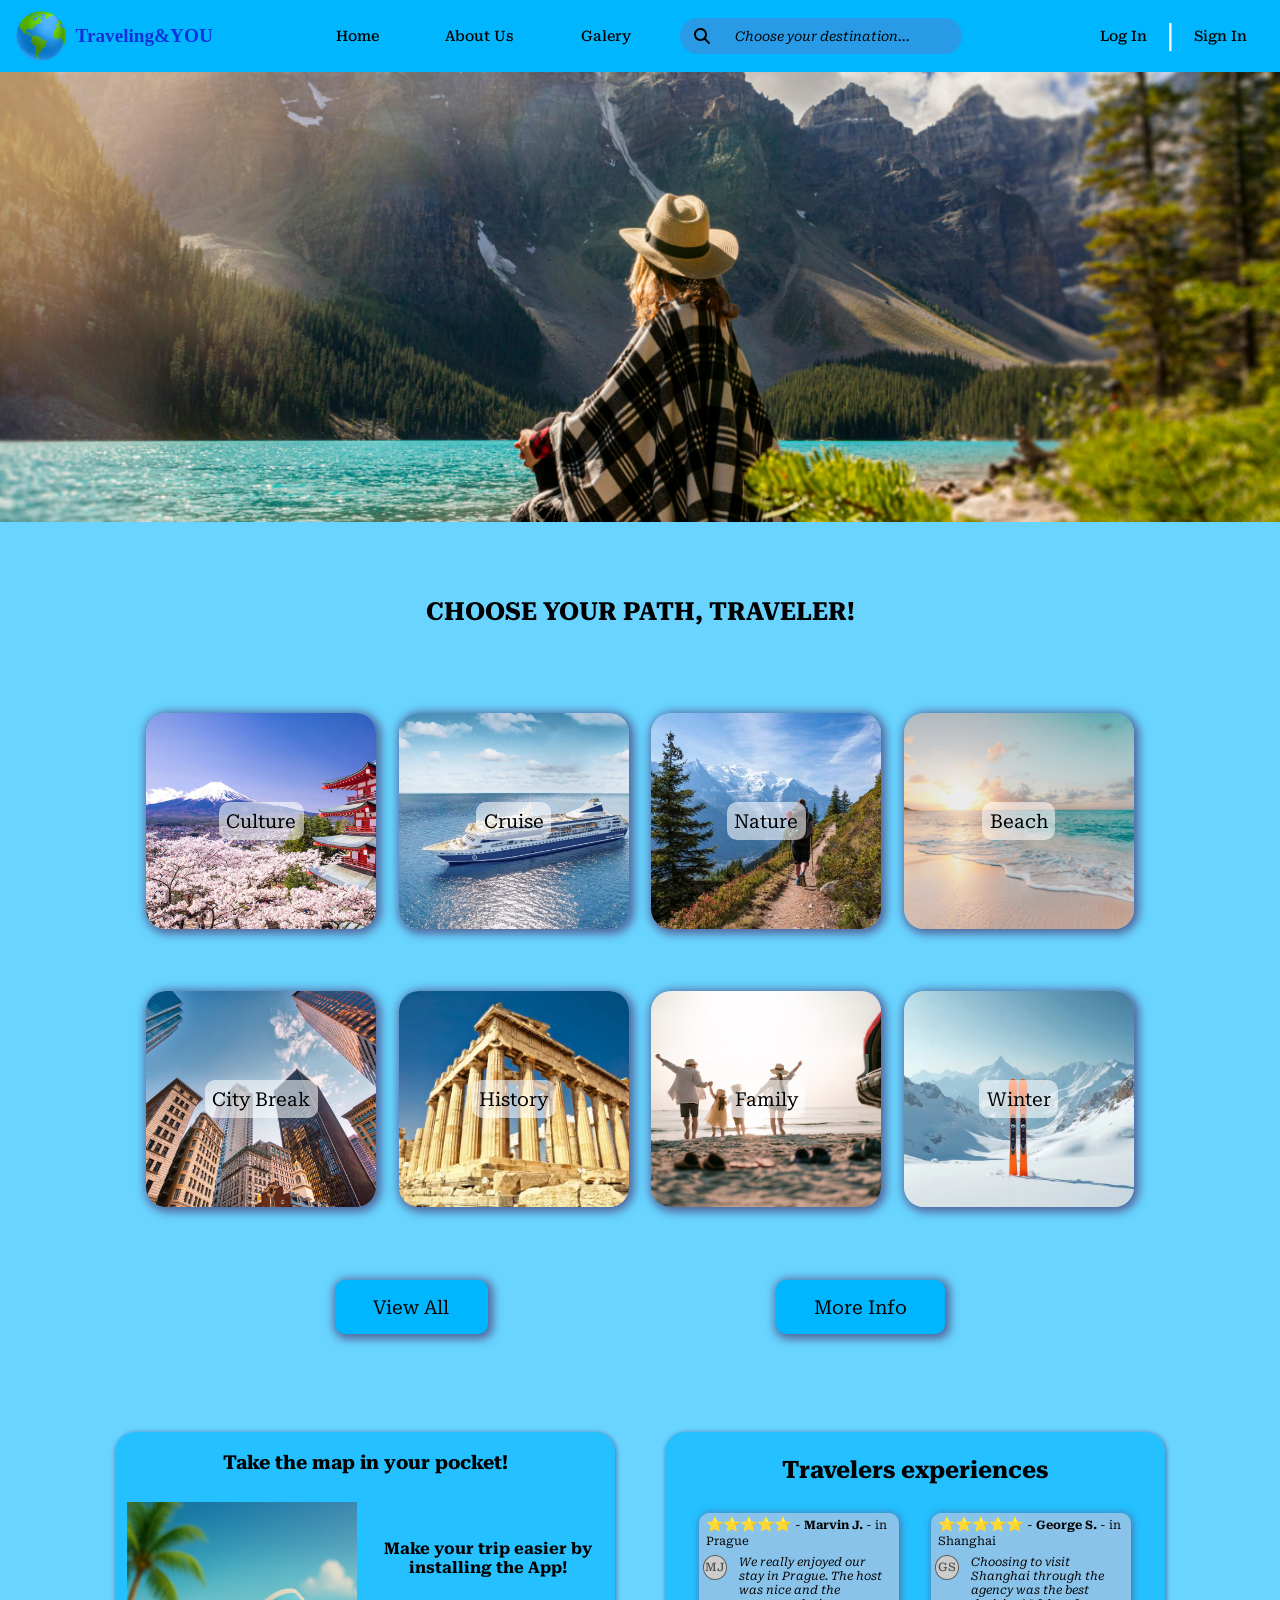
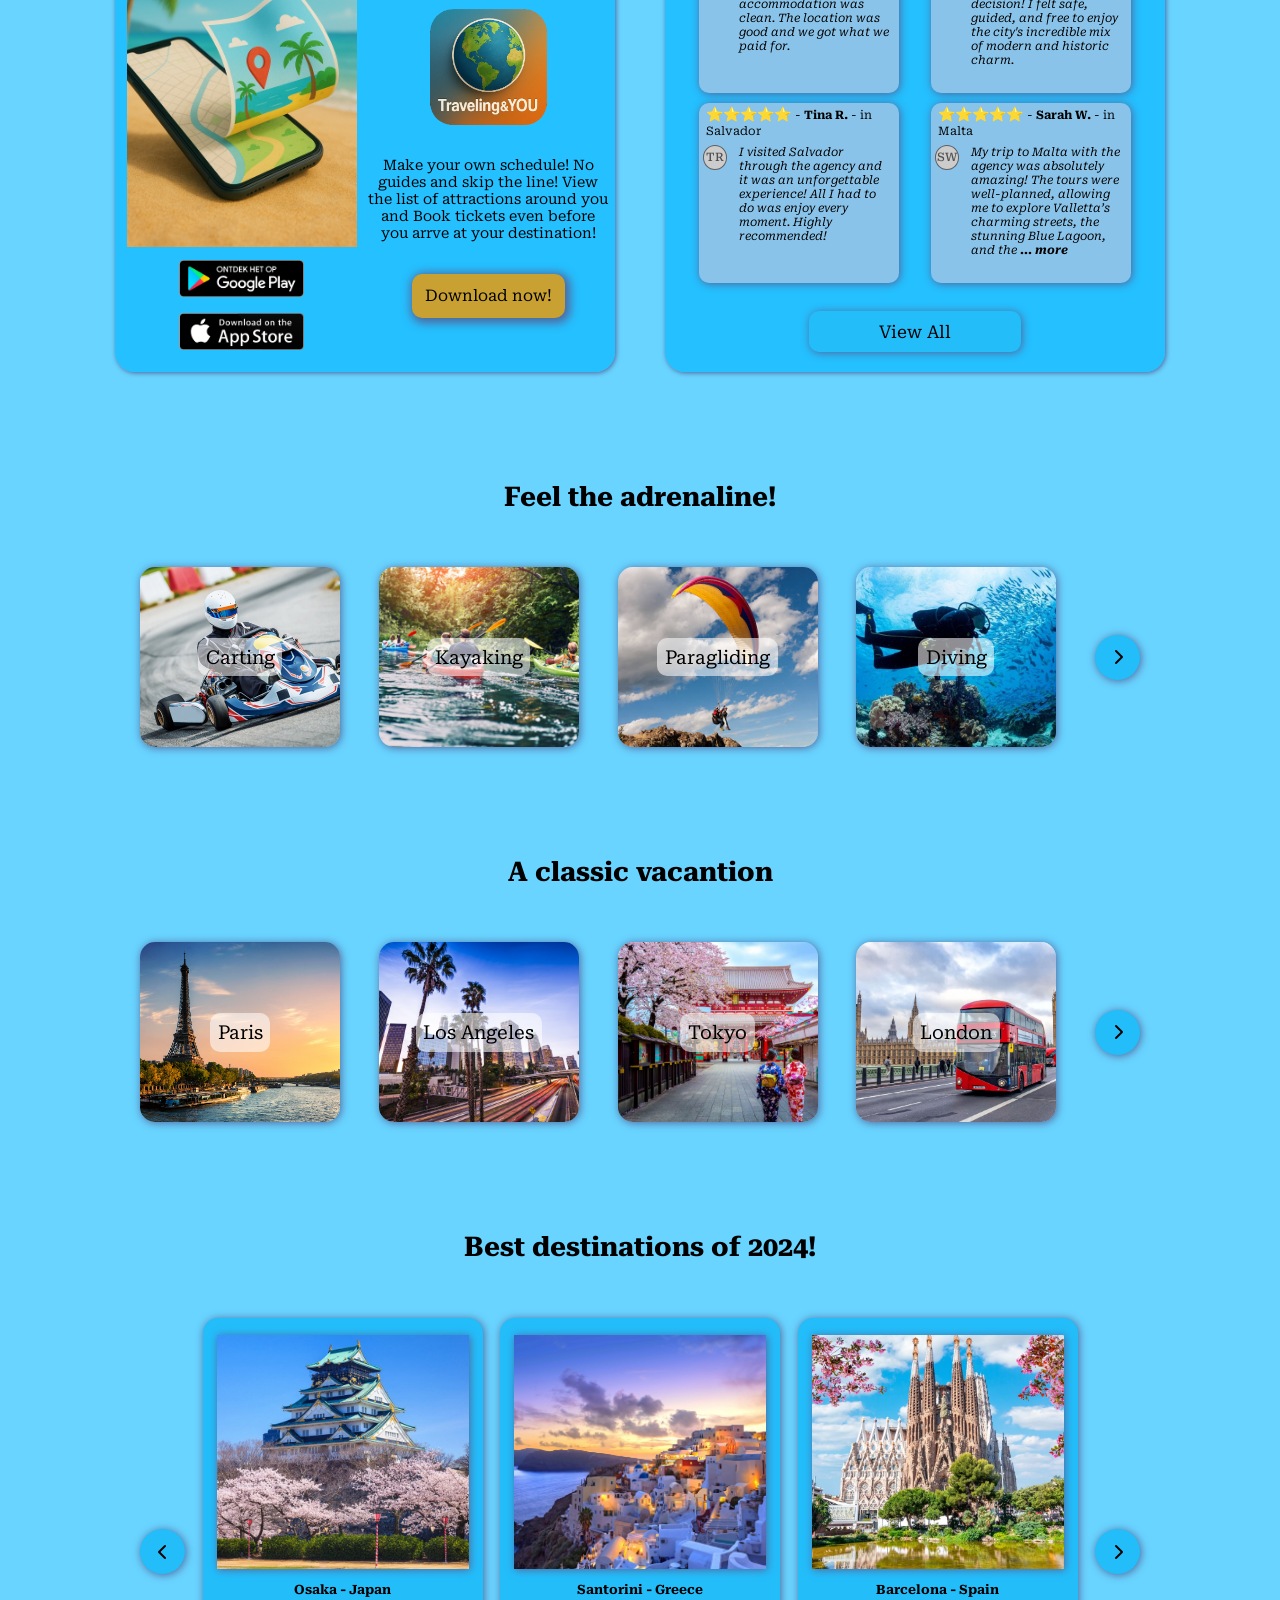
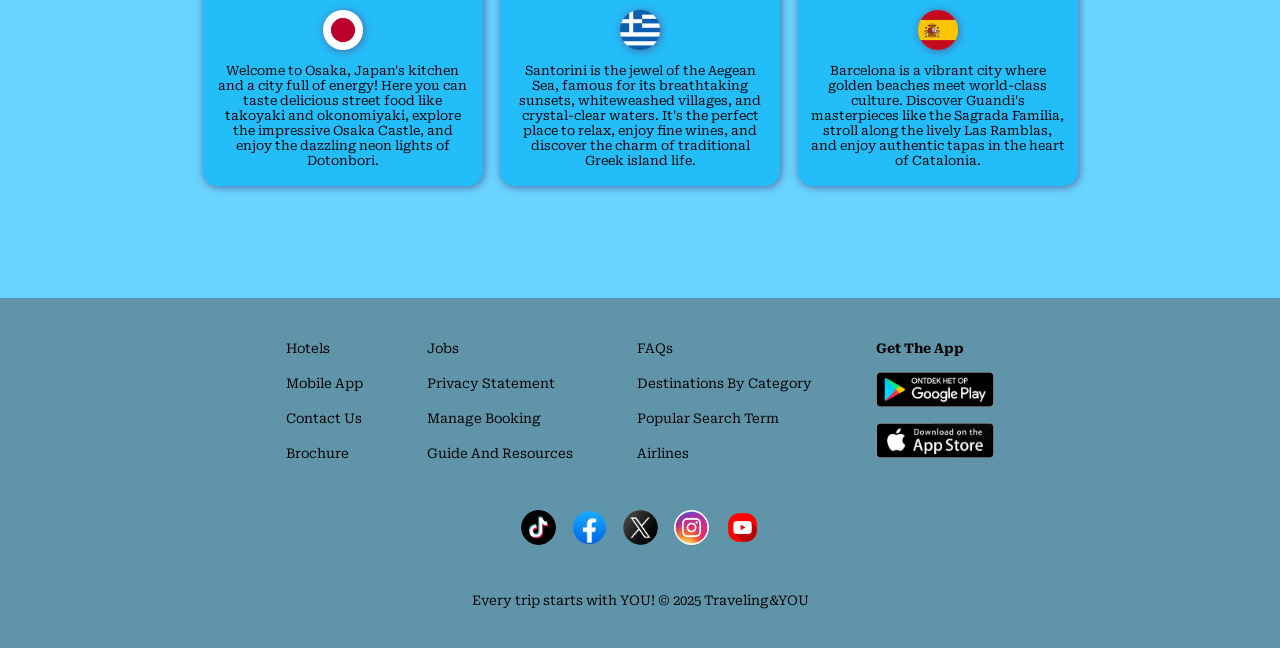
==== index.html @ 1e9917b8 "Add files via upload" ====
<!DOCTYPE html>
<html>
<head>

    <meta charset="UTF-8" />
    <meta name="viewport" content="width=device-width, initial-scale=1.0" />
    <title>Traveling&YOU</title>
    <link rel="stylesheet" href="https://cdnjs.cloudflare.com/ajax/libs/font-awesome/6.5.0/css/all.min.css" />
    <link rel="preconnect" href="https://fonts.googleapis.com">
    <link rel="preconnect" href="https://fonts.gstatic.com" crossorigin>
    <link href="https://fonts.googleapis.com/css2?family=Edu+VIC+WA+NT+Hand:wght@400..700&family=Roboto+Serif:ital,opsz,wght@0,8..144,100..900;1,8..144,100..900&family=Roboto:ital,wght@0,100..900;1,100..900&display=swap" rel="stylesheet">
    <link rel="stylesheet" href="Traveling&YOU.css" />
    <link rel="icon" href="media-test/icon-test.png">
  
</head>

<body>
    
    <header>

        <div class="nav" id="logo">
            <img src="media/page-logo.png"> 
            <span>Traveling&YOU</span>
        </div>

        <div class="nav" id="searchBar">
            <button class="hidden1">Home</button>
            <button id="about" class="hidden1">About Us</button>
            <button class="hidden1">Galery</button>

            <div id="search">
                <i class="fa-solid fa-magnifying-glass"></i>
                <input type="text" placeholder="Choose your destination...">
            </div>
        </div>

        <div class="nav" id="autentification">
            <button>Log In</button>
            <p>|</p>
            <button> Sign In</button>
            <i class="fa-solid fa-bars" id="moreBars"></i>
        </div>


    </header>

    <div id="pagePhoto">
        <img src="media/front-pic.jpg">
    </div>


    <h1 id="firstText">CHOOSE YOUR PATH, TRAVELER!</h1>
    

    <div class="destinations">

        <div class="culture vacantion"><button>Culture</button></div>
        <div class="cruise vacantion"><button>Cruise</button></div>
        <div class="nature vacantion one one1 four"><button> Nature</button></div>
        <div class="beach vacantion one one1 four"><button>Beach</button></div>
        <div class="cityBreak vacantion one one1 four"><button>City Break</button></div>
        <div class="history vacantion one one1 four"><button>History</button></div>
        <div class="family vacantion three four"><button>Family</button></div>
        <div class="winter vacantion"><button>Winter</button></div>

    </div>

    <div class="more">
        <button class="viewAll btn">View All</button>
        <button class="moreInfo btn">More Info</button>
    </div>

    <div class="appNreviews">

        <div class="app section">

            <div id="appTitle"><h2>Take the map in your pocket!</h2></div>

            <div id="appBoxes">
                <div id="appPic">
                    <img src="media/app-img.png">
                    <div id="store">
                        <img src="media/google-play.png">
                        <img src="media/apple-store.png">
                    </div>
                </div>

                <div id="appText">
                    <h3>Make your trip easier by installing the App!</h3>
                    <img src="media/app-pic.png">
                    <P>Make your own schedule! No guides and skip the line! View the list of attractions around you and Book tickets even before you arrve at your destination!</P>
                    <button>Download now!</button>
                </div>

            </div>

        </div>

        <div class="reviews section">
            <div id="title"><h2>Travelers experiences</h2></div>

            <div id="comments">

                <div class="box">
                    <div class="rating">⭐⭐⭐⭐⭐ <small>- <b>Marvin J.</b> - in Prague</small></div>
                    <div class="user">
                        <div class="user-pic">MJ</div>
                        <small>We really enjoyed our stay in Prague. The host was nice and the accommodation was clean. The location was good and we got what we paid for.</small>
                    </div>
                </div>

                <div class="box">
                    <div class="rating">⭐⭐⭐⭐⭐ <small>- <b>George S.</b> - in Shanghai</small></div>
                    <div class="user">
                        <div class="user-pic">GS</div>
                        <small>Choosing to visit Shanghai through the agency was the best decision! I felt safe, guided, and free to enjoy the city's incredible mix of modern and historic charm.</small>
                    </div>
                </div>

                <div class="box">
                    <div class="rating">⭐⭐⭐⭐⭐ <small>- <b>Tina R.</b> - in Salvador</small></div>
                    <div class="user">
                        <div class="user-pic">TR</div>
                        <small>I visited Salvador through the agency and it was an unforgettable experience! All I had to do was enjoy every moment. Highly recommended!</small>
                    </div>
                </div>

                <div class="box">
                    <div class="rating">⭐⭐⭐⭐⭐ <small>- <b>Sarah W.</b> - in Malta</small></div>
                    <div class="user">
                        <div class="user-pic">SW</div>
                        <small>My trip to Malta with the agency was absolutely amazing! The tours were well-planned, allowing me to explore Valletta’s charming streets, the stunning Blue Lagoon, and the <b>... more</b></small>
                    </div>
                </div>

                <div class="box hidden">
                    <div class="rating">⭐⭐⭐⭐⭐ <small>- <b>Sam B.</b> - in Tenerife</small></div>
                    <div class="user">
                        <div class="user-pic">SB</div>
                        <small>My trip to Tenerife was an amazing experience! Between the stunning volcanic landscapes, golden beaches, and lively atmosphere, the island truly has it all. The agency made <b>... more</b></small>
                    </div>
                </div>

                <div class="box hidden">
                    <div class="rating">⭐⭐⭐⭐⭐ <small>- <b>Irene H.</b> - in Jakarta</small></div>
                    <div class="user">
                        <div class="user-pic">IH</div>
                        <small>Visiting Jakarta was eye-opening! The city is full of contrasts – from modern skyscrapers to traditional markets and temples. I really enjoyed!</small>
                    </div>
                </div>

            </div>

            <button id="viewallbtn">View All</button>
        </div>

    </div>


    <h1 id="adrenaline">Feel the adrenaline!</h1>

    <div id="activities">
        <div class="activity carting three"><button>Carting</button></div>
        <div class="activity kayaking two"><button>Kayaking</button></div>
        <div class="activity paragliding two"><button>Paragliding</button></div>
        <div class="activity diving one hidden1"><button>Diving</button></div>
        <div class="swipe swipeRight"><i class="fa-solid fa-chevron-right"></i></div>
    </div>


    <h1 id="vacantion">A classic vacantion</h1>

    <div id="cityes">
        <div class="classic paris two"><button>Paris</button></div>
        <div class="classic la two"><button>Los Angeles</button></div>
        <div class="classic tokyo two"><button>Tokyo</button></div>
        <div class="classic london hidden1"><button>London</button></div>
        <div class="swipe swipeRight"><i class="fa-solid fa-chevron-right"></i></div>
    </div>


    <h1 id="destination">Best destinations of 2024!</h1>

    <div class="best2024">
        <div class="swipe"><i class="fa-solid fa-chevron-left"></i></div>

        <div class="best osaka">
            <div class="bestpic bestpicosaka"></div>
            <h4>Osaka - Japan</h4>
            <div class="country"><img src="media/japan-flag.png"></div>
            <p>Welcome to Osaka, Japan's kitchen and a city full of energy! Here you can taste delicious street food like takoyaki and okonomiyaki, explore the impressive Osaka Castle, and enjoy the dazzling neon lights of Dotonbori.</p>
        </div>

        <div class=" best santorini">
            <div class="bestpic bestpicsantorini"></div>
            <h4>Santorini - Greece</h4>
            <div class="country"><img src="media/greece-flag.png"></div>
            <p>Santorini is the jewel of the Aegean Sea, famous for its breathtaking sunsets, whiteweashed villages, and crystal-clear waters. It's the perfect place to relax, enjoy fine wines, and discover the charm of traditional Greek island life.</p>
        </div>

        <div class="best barcelona hidden1">
            <div class="bestpic bestpicbarcelona"></div>
            <h4>Barcelona - Spain</h4>
            <div class="country"><img src="media/spain-flag.png"></div>
            <p>Barcelona is a vibrant city where golden beaches meet world-class culture. Discover Guandi's masterpieces like the Sagrada Familia, stroll along the lively Las Ramblas, and enjoy authentic tapas in the heart of Catalonia.</p>
        </div>

        <div class="swipe"><i class="fa-solid fa-chevron-right"></i></div>

    </div>



    
<footer>

    <div id="links">
        <div class="link">
            <a href="#"><small>Hotels</small></a>
            <a href="#"><small>Mobile App</small></a>
            <a href="#"><small>Contact Us</small></a>
            <a href="#"><small>Brochure</small></a>
        </div>

        <div class="link">
           <a href="#"><small>Jobs</small></a>
           <a href="#"><small>Privacy Statement</small></a>
           <a href="#"><small>Manage Booking</small></a>
           <a href="#"><small>Guide And Resources</small></a>
        </div>

        <div class="link">
            <a href="#"><small>FAQs</small></a>
            <a href="#"><small>Destinations By Category</small></a>
            <a href="#"><small>Popular Search Term</small></a>
            <a href="#"><small>Airlines</small></a>
        </div>

        <div class="link">
            <small><b>Get The App</b></small>
            <img src="media/google-play.png" class="getapp">
            <img src="media/apple-store.png" class="getapp">
        </div>
    </div>

    <div id="socials">
        <div class="icon tiktok"></div>
        <div class="icon facebook"></div>
        <div class="icon x"></div>
        <div class="icon instagram"></div>
        <div class="icon youtube"></div>
    </div>

    <small id="copyright">Every trip starts with YOU! &copy; 2025 Traveling&YOU<small>

</footer>




</body>

</html>
---- Traveling&YOU.css ----
*{
    margin: 0;
    pad: 0;
    box-sizing: border-box;
    font-family: "Roboto Serif", cursive;
}


body{
    background-color: rgba(0, 183, 255, 0.589);
    display: flex;
    flex-direction: column;
    align-items: center;
}


header{
    width: 100%;
    height: 8vh;
    background-color: rgb(0, 183, 255);
    display: flex;
    flex-direction: row;
    justify-content: space-evenly;
}


.nav{
    height: auto;
}

#moreBars{
    display: none;
    cursor: pointer;
    margin-left: 0.3em;
    padding: 0.7em;
    border-radius: 10px;
}
#logo{
    align-items: center;
    display: flex;
    width: 20%;
}
#logo span{
    font-family: "Edu VIC WA NT Hand", cursive;
    font-weight: bold;
    font-size: 1.2rem;
    padding-left: 0.5em;
    color: rgb(13, 50, 218);
    cursor: pointer;
}
#logo img{
    width: 50px;
    height: auto;
    cursor: pointer;
}

#searchBar{
    display: flex;
    flex-direction: row;
    justify-content: center;
    align-items: center;
    gap: 2em;
    width: 55%;

}
#search{
    width: 40%;
    position: relative;
}
#search input{
    width: 100%;
    height: 4vh;
    border: none;
    border-radius: 25px;
    background-color: rgb(40, 154, 230);
}
#search i{
    position: absolute;
    left: calc(50% - 45%);
    top: 50%;
    cursor: pointer;
    transform: translateY(-50%);
}
#searchBar input::placeholder{
    padding-left: 4em;
    font-style: italic;
    color: black;
}

#searchBar button, #autentification button{
    font-size: 1rem;
    padding: 1.2em;
    background-color: transparent;
    font-weight: 500;
    border: none;
    cursor: pointer;
}

#autentification{
    width: 20%;
    display: flex;
    flex-direction: row;
    justify-content: end;
    gap: 0.1em;
    align-items: center;
}
#autentification p{
    color: white;
    font-size: 2em;
}
#pagePhoto{
    width: 100%;
    height: 50vh;
}
#pagePhoto img{
    object-fit: cover;
    width: 100%;
    height: 50vh;
}
#firstText{
    text-align: center;
    margin-top: 3em;
}


.destinations{
    width: 1400px;
    height: 60vh;
    margin-top: 4em;
    display: flex;
    flex-wrap: wrap;
    justify-content: space-evenly;
    align-items: center;
    gap: 1em;
}
.vacantion{
    width: 23%;
    height: 45%;
    border-radius: 20px;
    box-shadow: 2px 2px 10px 3px rgb(81, 101, 156);
    cursor: pointer;
    display: flex;
    align-items: center;
    justify-content: center;
}
.culture{
    background-image: url(media/culture.jpg);
    background-size: cover;
    background-position: center;
    transition: background-size 1s ease-in-out;
    overflow: hidden;
}
.cruise{
    background-image: url(media/cruise.png);
    background-size: cover;
    background-position: center;
    transition: background-size 1s ease-in-out;
    overflow: hidden;
}
.nature{
    background-image: url(media/nature.jpg);
    background-size: cover;
    background-position: center;
    transition: background-size 1s ease-in-out;
    overflow: hidden;
}
.beach{
    background-image: url(media/beach.jpg);
    background-size: cover;
    background-position: center;
    transition: background-size 1s ease-in-out;
    overflow: hidden;
}
.cityBreak{
    background-image: url(media/city-break.png);
    background-size: cover;
    background-position: center;
    transition: background-size 1s ease-in-out;
    overflow: hidden;
}
.history{
    background-image: url(media/history.png);
    background-size: cover;
    background-position: center;
    transition: background-size 1s ease-in-out;
    overflow: hidden;
}
.family{
    background-image: url(media/family.jpg);
    background-size: cover;
    background-position: center;
    transition: background-size 1s ease-in-out;
    overflow: hidden;
}
.winter{
    background-image: url(media/winter.png);
    background-size: cover;
    background-position: center;
    transition: background-size 1s ease-in-out;
    overflow: hidden;
}
.vacantion button, .activity button, .classic button{
    font-size: 1.5rem;
    border: none;
    border-radius: 10px;
    padding: 0.4em;
    cursor: pointer;
    background-color: rgba(255, 255, 255, 0.555);
}

.more{
    width: 80%;
    height: 10vh;
    margin-top: 2em;
    display: flex;
    flex-direction: row;
    justify-content: center;
    align-items: center;
    gap: 18em;
}
.btn{
    cursor: pointer;
    font-size: 1.5rem;
    border: none;
    border-radius: 10px;
    padding: 0.8em 2em;
    background-color: rgb(0, 183, 255);
    box-shadow: 2px 2px 10px 3px rgb(81, 101, 156);
}

.appNreviews{
    width: 1500px;
    height: 70vh;
    margin-top: 5em;
    display: flex;
    flex-direction: row;
    justify-content: space-around;
}
.section{
    width: 700px;
    height: 100%;
    background-color: rgba(0, 183, 255, 0.658);
    box-shadow: 1px 1px 5px rgb(81, 101, 156);
    border-radius: 20px;
    display: flex;
    flex-direction: column;
    align-items: center;
}
#appBoxes{
    height: 61vh;
    width: 100%;
    display: flex;
    flex-direction: row;
    justify-content: space-evenly;
}
#appPic, #appText{
    height: 100%;
    width: 335px;
    display: flex;
    flex-direction: column;
    justify-content: center;
    align-items: center;
}
#appPic img{
    width: 320px;
    height: auto;
}
#appTitle h2{
    margin-top: 1em;
}
#store{
    width: 100%;
    height: 5vh;
    display: flex;
    flex-direction: row;
    justify-content: center;
    align-items: center;
    gap: 1em;
    margin-top: 0.3em;
}
#store img{
    height: 90%;
    width: auto;
    cursor: pointer;
}
#appText{
    display: flex;
    flex-direction: column;
    gap: 3em;
    justify-content: center;
    align-items: center;
    text-align: center;
}
#appText img{
    width: 20vh;
    height: auto;
}
#appText button{
    font-size: 1.5rem;
    border: none;
    cursor: pointer;
    border-radius: 10px;
    padding: 0.8em;
    background-color: rgb(201, 160, 50);
    box-shadow: 2px 2px 10px 3px rgb(81, 101, 156);
}
#comments{
    width: 90%;
    height: 80%;
    display: flex;
    flex-wrap: wrap;
    justify-content: center;
    align-content: center;
    gap: 2em;
    row-gap: none; 
}
#title h2{
    margin-top: 1em;
}
.reviews button{
    font-size: 1.3rem;
    border: none;
    cursor: pointer;
    border-radius: 10px;
    padding: 0.6em 4em;
    background-color: rgb(35, 189, 250);
    box-shadow: 1px 1px 8px rgb(81, 101, 156);
}
.box{
    height: 140px;
    width: 290px;
    border-radius: 10px;
    background-color: rgb(138, 195, 233);
    box-shadow: 1px 1px 8px rgb(81, 101, 156);
    display: flex;
    flex-direction: column;
    gap: 0.5em;
}
.user{
    display: flex;
    flex-direction: row;
    width: 100%;
    height: 83%;
}
.user-pic{
    width: 45px;
    height: 45px;
    margin-left: 0.3em;
    border: 1px solid rgb(95, 95, 95);
    border-radius: 50%;
    display: flex;
    justify-content: center;
    align-items: center;
    background-color: rgb(204, 204, 204);
    color: rgb(80, 80, 80);
    font-weight: 500;
    cursor: pointer;
}
small b{
    cursor: pointer;
}
.user small{
    height: auto;
    width: 14rem;
    margin-left: 1em;
    font-style: italic;
}
#adrenaline, #vacantion,#destination{
    margin: 4em 0em 2em 0em;
}
#activities, #cityes{
    height: 25vh;
    width: 1500px;
    display: flex;
    flex-direction: row;
    justify-content: space-between;
    align-items: center;
    cursor: pointer;
}
.activity, .classic{
    width: 20%;
    height: 100%;
    border-radius: 15px;
    display: flex;
    align-items: center;
    justify-content: center;
    box-shadow: 1px 1px 8px rgb(81, 101, 156);
}
.swipe{
    border-radius: 50%;
    height: 50px;
    cursor: pointer;
    width: 50px;
    display: flex;
    justify-content: center;
    align-items: center;
    font-size: 1.3rem;
    padding: 1.3em;
    background-color: rgb(35, 189, 250);
    box-shadow: 1px 1px 8px rgb(81, 101, 156);
}
.carting{
    background-image: url(media/carting.jpg);
    background-size: cover;
    background-position: center;
    transition: background-size 1s ease-in-out;
    overflow: hidden;
}
.kayaking{
    background-image: url(media/canoe.jpg);
    background-size: cover;
    background-position: center;
    transition: background-size 1s ease-in-out;
    overflow: hidden;
}
.paragliding{
    background-image: url(media/paragliding.jpg);
    background-size: cover;
    background-position: center;
    transition: background-size 1s ease-in-out;
    overflow: hidden;
}
.diving{
    background-image: url(media/diving.jpg);
    background-size: cover;
    background-position: center;
    transition: background-size 1s ease-in-out;
    overflow: hidden;
}
.paris{
    background-image: url(media/classic-paris.jpg);
    background-size: cover;
    background-position: center;
    transition: background-size 1s ease-in-out;
    overflow: hidden;
}
.la{
    background-image: url(media/classic-la.png);
    background-size: cover;
    background-position: center;
    transition: background-size 1s ease-in-out;
    overflow: hidden;
}
.tokyo{
    background-image: url(media/classic-tokyo.png);
    background-size: cover;
    background-position: center;
    transition: background-size 1s ease-in-out;
    overflow: hidden;
}
.london{
    background-image: url(media/classic-london.jpg);
    background-size: cover;
    background-position: center;
    transition: background-size 1s ease-in-out;
    overflow: hidden;
}
.best2024{
    height: 60vh;
    width: 1300px;
    display: flex;
    flex-direction: row;
    justify-content: space-between;
    align-items: center;
}
.best{
    height: 100%;
    width: 28%;
    border-radius: 15px;
    display: flex;
    flex-direction: column;
    justify-content: center;
    align-items: center;
    gap: 1em;
    background-color: rgb(35, 189, 250);
    box-shadow: 1px 1px 8px rgb(81, 101, 156);
}
.bestpic{
    height: 50%;
    width: 90%;
    box-shadow: 1px 1px 8px rgb(81, 101, 156);
}
.country{
    border-radius: 50%;
    width: 55px;
    height: 55px;
    box-shadow: 1px 1px 8px rgb(81, 101, 156);
}
.country img{
    width: 55px;
    height: 55px;
    object-fit: cover;
}
.best p{
    text-align: center;
    margin: 0em 1em;
}
.bestpicosaka{
    background-image: url(media/best-osaka.jpg);
    background-position: center;
    background-size: cover;
}
.bestpicsantorini{
    background-image: url(media/best-santorini.jpg);
    background-position: center;
    background-size: cover;
}
.bestpicbarcelona{
    background-image: url(media/best-barcelona.jpg);
    background-position: center;
    background-size: cover;
}
footer{
    margin-top: 7em;
    width: 100%;
    height: 350px;
    background-color: rgba(88, 88, 88, 0.514);
    display: flex;
    flex-direction: column;
    justify-content: center;
    align-items: center;
    gap: 3em;
}
#links{
    display: flex;
    flex-direction: row;
    gap: 4em;
    justify-content: center;
    align-items: center;
}
.link{
    display: flex;
    flex-direction: column;
    gap: 1em;
}
.getapp{
    width: auto;
    height: 35px;
    cursor: pointer;
}
#socials{
    display: flex;
    flex-direction: row;
    gap: 1em;
    justify-content: center;
    align-items: center;
    cursor: pointer;
}
.icon{
    width: 45px;
    height: 45px;
    border-radius: 50%;
}
.tiktok{
    background-image: url(media/tiktok.png);
    background-size: cover;
    background-position: center;
}
.facebook{
    background-image: url(media/facebook.png);
    background-size: cover;
    background-position: center;
}
.x{
    background-image: url(media/X.png);
    background-size: cover;
    background-position: center;
}
.instagram{
    background-image: url(media/instagram.png);
    background-size: cover;
    background-position: center;
}
.youtube{
    background-image: url(media/youtube.png);
    background-size: cover;
    background-position: center;
}
footer a{
    text-decoration: none;
    color:black;
}





#searchBar button:hover, #autentification button:hover, #moreBars:hover{
    background-color: rgb(48, 196, 255);
    border-radius: 10px;
    font-weight: bold;
}
.culture:hover{
    background-size: 140%;
}
.cruise:hover{
    background-size: 135%;
}
.one:hover{
    background-size: 125%;
}
.two:hover{
    background-size: 120%;
}
.three:hover{
    background-size: 130%;
}
.winter:hover{
    background-size: 110%;
}
.london:hover{
    background-size: 153%;
}
.destinations button:hover, #activities button:hover, #cityes button:hover{
    background-color: rgba(255, 255, 255, 0.733);
}
.btn:hover, #viewallbtn:hover, .swipe:hover{
    background-color: rgb(48, 196, 255);
    box-shadow: 2px 2px 10px 3px rgb(64, 79, 122);
    font-weight: 450;
}
#appText button:hover{
    background-color: rgb(230, 185, 62);
    box-shadow: 2px 2px 10px 3px rgb(60, 75, 116);
    font-weight: 470;
}
.best:hover{
    cursor: pointer;
    background-color: rgb(48, 196, 255);
    box-shadow: 2px 2px 10px 3px rgb(64, 79, 122);
}




@media (max-width: 1880px){
    #viewallbtn{
        font-size: 1.1rem;
    }
    .box{
        height: 130px;
    }
}
@media (max-width: 1530px){
    #activities, #cityes{
        width: 1300px;
    }
    .carting:hover{
        background-size: 135%;
    }
    .two:hover{
        background-size: 130%;
    }
    .london:hover{
        background-size: 170%;
    }
    .diving:hover{
        background-size: 140%;
    }
}
@media (max-width: 1500px){
    .appNreviews{
        width: 1300px;
    }
    .section{
        width: 600px;
    }
    #appPic, #appText{
        width: 290px;
    }
    #appPic img{
        width: 280px;
    }
    #store img{
        height: 80%;
        width: auto;
    }
    #appText img{
        height: auto;
        width: 15vh;     
    }
    #appText button{
        font-size: 1.2rem
    }
    .box{
        height: 120px;
        width: 250px;
        font-size: 13px;
    }
    .user small{
        margin-right: 0.7em;
    }
    .user-pic{
        height: 35px;
        width: 40px;
    }
    .destinations{
        width: 1300px;
    }
    #activities, #cityes{
        width: 1250px;
        height: 23vh;
    }
    .best2024{
        height: 55vh;
        width: 1200px;
        font-size: 0.85rem;
    }
    .country{
        width: 50px;
        height: 50px;
    }
    .country img{
        width: 50px;
        height: 50px;
    }
    .swipe{
        height: 45px;
        width: 45px;
    }
}
@media (max-width: 1310px){
    #firstText{
        font-size: 25px;
    }
    .destinations{
        width: 1000px;
    }
    .vacantion button, .activity button, .classic button{
        font-size: 1.2rem;
    }
    .vacantion{
        height: 40%;
    }
    .btn{
        font-size: 1.2rem;
    }
    #searchBar button, #autentification button{
        font-size: 0.9rem;
    }
    .appNreviews{
        width: 1100px;
        height: 60vh;
    }
   .section{
        width: 500px;
        gap: 0.7em;
   }
   #appPic, #appText{

        width: 240px;
        gap: 2em;
    }
    #appPic{
        gap: 0.2em;
    }
    #appTitle{
        font-size: 0.8rem;
    }
    #appText h3{
        font-size: 1rem;
    }
    #appPic img{
        width: 230px;
    }
    #store{
        flex-direction: column;
        height: 100px;
    }
    #store img{
        height: 37px;
        width: auto;
    }
    #appText img{
        height: auto;
        width: 13vh;
    }
    #appText button{
        font-size: 1rem
    }
    #appText p{
        font-size: 0.9rem;
    }
    .icon{
        height: 35px;
        width: 35px;
    }
    .hidden{
        display: none;
    }
    #comments{
        row-gap: 10px;
        height: 75%;
    }
    .box{
        height: 180px;
        width: 200px;
        font-size: 14px;
        gap: 0.3em;
    }
    .user-pic{
        height: 25px;
        width: 35px;
        font-size: smaller;
    }
    .rating{
        margin: 3px 7px;
    }
    .user small{
        height: 120px;
    }
    #adrenaline, #vacantion, #destination{
        font-size: 1.7rem;
    }
    #activities, #cityes{
        width: 1000px;
        height: 20vh;
    }
    .swipe{
        font-size: 1rem;
    }
    .best2024{
        height: 52vh;
        width: 1000px;
        font-size: 0.8rem;
    }
    .country{
        width: 40px;
        height: 40px;
    }
    .country img{
        width: 40px;
        height: 40px;
    }
    .two:hover{
        background-size: 140%;
    }
    .three:hover{
        background-size: 150%;
    }
    .one:hover{
        background-size: 145%;
    }
    .culture:hover{
        background-size: 160%;
    }
    .cruise:hover{
        background-size: 155%;
    }
    .winter:hover{
        background-size: 125%;
    }
}
@media (max-width: 1100px){
    .destinations{
        width: 850px;
        height: 50vh;
    }
    .vacantion button, .activity button, .classic button{
        font-size: 1.1rem;
    }
    .btn{
        font-size: 1.1rem;
    }
    .more{
        width: 650px;
        margin-top: 1em;
    }
    #searchBar{
        width: 55%;
        gap: 1em;
    }
    #autentification{
        width: 15%;
    }
    #search{
        width: 55%;
    }
    #logo img{
        width: 40px;
    }
    #logo span{
        font-size: 1rem;
    }
    #searchBar button, #autentification button{
        font-size: 0.8rem;
        padding: 1em;
    }
    .appNreviews{
        width: 900px;
        height: 55vh;
        margin-top: 2em;
    }
   .section{
        width: 430px;
        gap: 0.7em;
   }
   #title{
        font-size: 0.8rem;
   }
   #appPic{
        width: 200px;
        gap: 1em;
    }
    #appText{
        width: 200px;
        gap: 1.5em;
    }
    #appTitle{
        font-size: 0.8rem;
    }
    #appText h3{
        font-size: 0.9rem;
    }
    #appPic img{
        width: 200px;
    }
    #store{
        flex-direction: column;
        height: 90px;
    }
    #store img{
        height: 35px;
        width: auto;
    }
    #appText img{
        height: auto;
        width: 11vh;
    }
    #appText p{
        font-size: 0.8rem;
    }
    #appText button{
        font-size: 0.9rem;
    }
    .icon{
        height: 35px;
        width: 35px;
    }
    .hidden{
        display: none;
    }
    #comments{
        row-gap: 10px;
        height: 75%;
        width: 96%;
    }
    .box{
        height: 160px;
        width: 180px;
        font-size: 14px;
        gap: 0.3em;
    }
    .user-pic{
        height: 22px;
        width: 35px;
        font-size: smaller;
    }
    .rating{
        margin: 3px 7px;
        font-size: 11px;
    }
    .rating small{
        font-size: 12px;
    }
    .user small{
        height: 120px;
        font-size: 11px;
    }
    #viewallbtn{
        font-size: 1rem;
    }
    #activities, #cityes{
        width: 850px;
        height: 16vh;
    }
    .activity, .classic{
        width: 22%;
    }
    #vacantion, #adrenaline, #destination{
        margin: 3em 0em 2em;
        font-size: 1.5rem;
    }
    .swipe{
        font-size: 0.8rem;
        height: 40px;
        width: 40px;
    }
    .best2024{
        height: 45vh;
        width: 850px;
        font-size: 0.75rem;
    }
    .country{
        width: 35px;
        height: 35px;
    }
    .country img{
        width: 35px;
        height: 35px;
    }
    .bestpic{
        width: 90%;
        height: 45%;
    }
    footer{
        height: 300px;
    }
    footer small{
        font-size: 11px;
    }
    .two:hover{
        background-size: 120%;
    }
    .carting:hover{
        background-size: 130%;
    }
    .diving:hover{
        background-size: 125%;
    }
    .london:hover{
        background-size: 150%;
    }
}
@media (max-width: 1092px){
    #about{
        width: 20%;
    }
    #searchBar{
        gap: 1em;    
    }
}
@media (max-width: 904px){
    .hidden1{
        display: none;
    }
    #moreBars{
        display: block;
    }
    #autentification{
        width: 30%;
    }
    #search{
        width: 60%;
    }
    #logo{
        margin-left: 0.5em;
    }
    .destinations{
        width: 650px;
        height: 75vh;
    }
    .vacantion{
        width: 200px;
        height: 200px;
    }
    .more{
        width: 400px;
        gap: 4em;
    }
    .more button{
        font-size: 1em;
    }
    .one1:hover{
        background-size: 157%;
    }
    .culture:hover{
        background-size: 175%;
    }
    .cruise:hover{
        background-size: 170%;
    }
    .family:hover{
        background-size: 160%;
    }
    .winter:hover{
        background-size: 140%;
    }
    .two:hover{
        background-size: 130%;
    }
    .carting:hover{
        background-size: 135%;
    }
    .appNreviews{
        width: 500px;
        height: 115vh;
        flex-direction: column;
        gap: 0.2em;
        justify-content: space-between;
        align-items: center;
    }
    .section{
        height: 49%;
    }
    #cityes, #activities{
        width: 650px;
        height: 18vh;
    }
    .classic, .activity{
        width: 30%;
    }
    .best2024{
        width: 600px;
    }
    .best{
        width: 40%;
    }
    footer{
        gap: 2em;
    }
    #links{
        gap: 3em;
    }
    .getapp{
        height: 30px;
    }
}
@media (max-width: 704px){
    #logo{
        width: 23%;
        margin-left: 0;
    }
    #logo span{
        font-size: 0.8em;
    }
    #logo img{
        width: 35px;
    }
    #searchBar{
        width: 45%;
        justify-content: end;
    }
    #search input{
        height: 25px;
    }
    #search input::placeholder{
        padding-left: 3em;
    }
    #search{
        width: 75%;
    }
    #firstText{
        font-size: 1.25em;
    }
    .destinations{
        width: 450px;
        height: 105vh;
    }
    #adrenaline, #vacantion, #destination{
        font-size: 1.3em;
    }
    #activities, #cityes{
        height: 36vh;
        width: 400px;
        display: grid;
        grid-template-columns: repeat(2, 1fr) auto; 
        grid-template-rows: repeat(2, 1fr);
    }
    .activity, .classic{
        overflow: hidden;
        display: flex;
        justify-content: center;
        align-items: center;
        width: 170px;
        height: 145px;

    }
    .swipeRight{
        grid-row: 1 / span 2;
        grid-column: 3 / 4;     
        align-self: center;     
        justify-self: center; 
    }
    .london, .diving{
        display: flex;
    }
     .two:hover{
        background-size: 135%;
    }
    .london:hover{
        background-size: 170%;
    }
    .carting:hover{
        background-size: 145%;
    }
    .diving:hover{
        background-size: 140%;
    }
    .best2024{
        width: 490%px;
        height: 35vh;
    }
    .best{
        height: 80%;
    }
    .best p{
        display: none;
    }
   .bestpic{
        height: 60%;
   }
   footer{
        height: 230px;
        gap: 1em;
   }
   #links{
        gap: 1em;
   }
   .link{
        gap: 0.3em;
   }
   .getapp{
    height: 26px;
   }
   .icon{
    height: 30px;
    width: 30px;
   }
}
@media (max-width: 653px){
    #search input::placeholder{
        color: transparent;
    }
    #search{
        width: 10%;
    }
    #searchBar{
        width: 44%;
    }
    #autentification{
        width: 32%;
    }
    #autentification button{
        font-size: 0.7em;
    }
}
@media (max-width: 615px){
    .santorini{
        display: none;
    }
    .best2024{
        width: 400px;
    }
    .best{
        width: 70%;
        height: 100%;
    }
}
@media (max-width: 560px){
    #autentification button{
        padding: 15px 8px;
    }
    #autentification{
        gap: 0;
    }
}
@media (max-width: 505px){
    #autentification{
        width: 35%;
    }
    .link small{
        font-size: 0.6rem;
    }
    .destinations{
        width: 350px;
        height: 90vh;
    }
    .vacantion{
        width: 40%;
        height: 20%;
    }
    .more{
        width: 300px;
    }
    .btn{
        font-size: 0.6rem;
        padding: 1em;
    }
    .appNreviews{
        width: 350px;
    }
    .section{
        width: 100%;
    }
    #appPic img{
        width: 90%;
    }
    #store img{
        width: auto;
        height: 30px;
    }
    .box{
        width: 40%;
        height: 47%;
        overflow: hidden;
    }
    #activities, #cityes{
        width: 350px;
    }
    .activity, .classic{
        height: 80%;
        width: 90%;
    }
    .best2024{
        width: 330px;
    }
    .two:hover{
        background-size: 145%;
    }
    .diving:hover{
        background-size: 150%;
    }
    .carting:hover, .winter:hover{
        background-size: 155%;
    }
    .london:hover{
        background-size: 185%;
    }
    .culture:hover{
        background-size: 195%;
    }
    .cruise:hover{
        background-size: 190%;
    }
    .four:hover{
        background-size: 180%;
    }
}
@media (max-width: 474px){
    #autentification button{
        padding: 0.8em 0.4em;
    }
    #autentification{
        width: 40%;
    }
}
@media (max-width: 432px){
   #autentification button{
        padding: 0.8em 0.3em;
    }
    footer{
        height: 40vh;
    }
    #links{
        flex-wrap: wrap;
    }
}
@media (max-width: 390px){
    #autentification{
        width: 50%;
    }
    #search{
        width: 25px;
    }

    .destinations{
        width: 300px;
        height: 90vh;
        gap: 0;
    }
    .vacantion{
        width: 40%;
        height: 19%;
    }
     .appNreviews{
        width: 300px;
    }
    .section{
        width: 100%;
    }
    #appText button{
        font-size: 0.75em;
    }
    .box{
        width: 43%;
    }
     #activities, #cityes{
        width: 300px;
    }
    #activities button, #cityes button{
        font-size: 0.9em;
    }
    .activity, .classic{
        height: 80%;
        width: 90%;
    }
    .best2024{
        width: 300px;
    }
    .two:hover{
        background-size: 170%;
    }
    .carting:hover{
        background-size: 185%;
    }
    .diving:hover{
        background-size: 175%;
    }
    .london:hover{
        background-size: 220%;
    }
    .four:hover{
        background-size: 200%;
    }
    .winter:hover{
        background-size: 170%;
    }
    .cruise:hover{
        background-size: 210%;
    }
    .culture:hover{
        background-size: 215%;
    }
}
@media (max-width: 349px){
    #autentification{
        width: 60%;
    }
    #firstText{
        font-size: 1.1em;
    }
}
@media (max-width: 322px){
    #autentification button{
        padding: 0.8em 0.2em;
    }
    .swipe{
        height: 30px;
        width: 30px;
    }
}
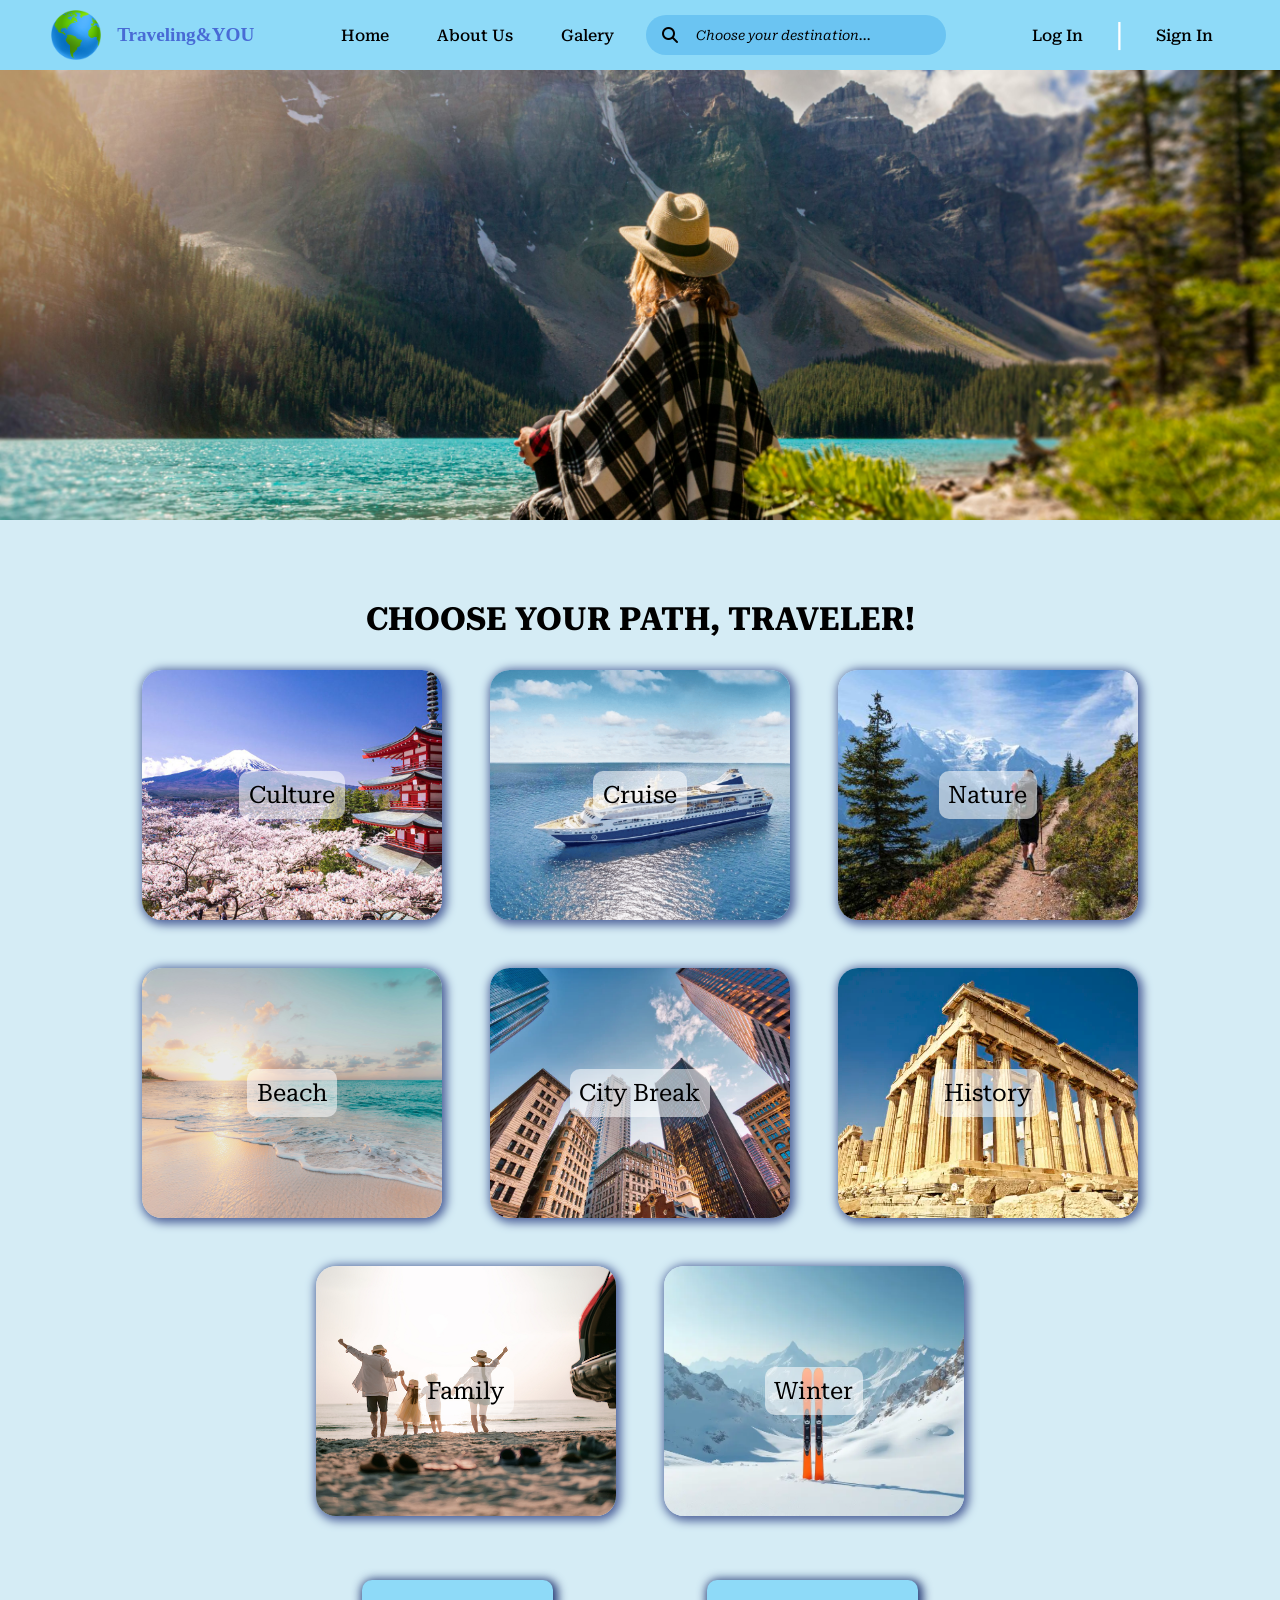
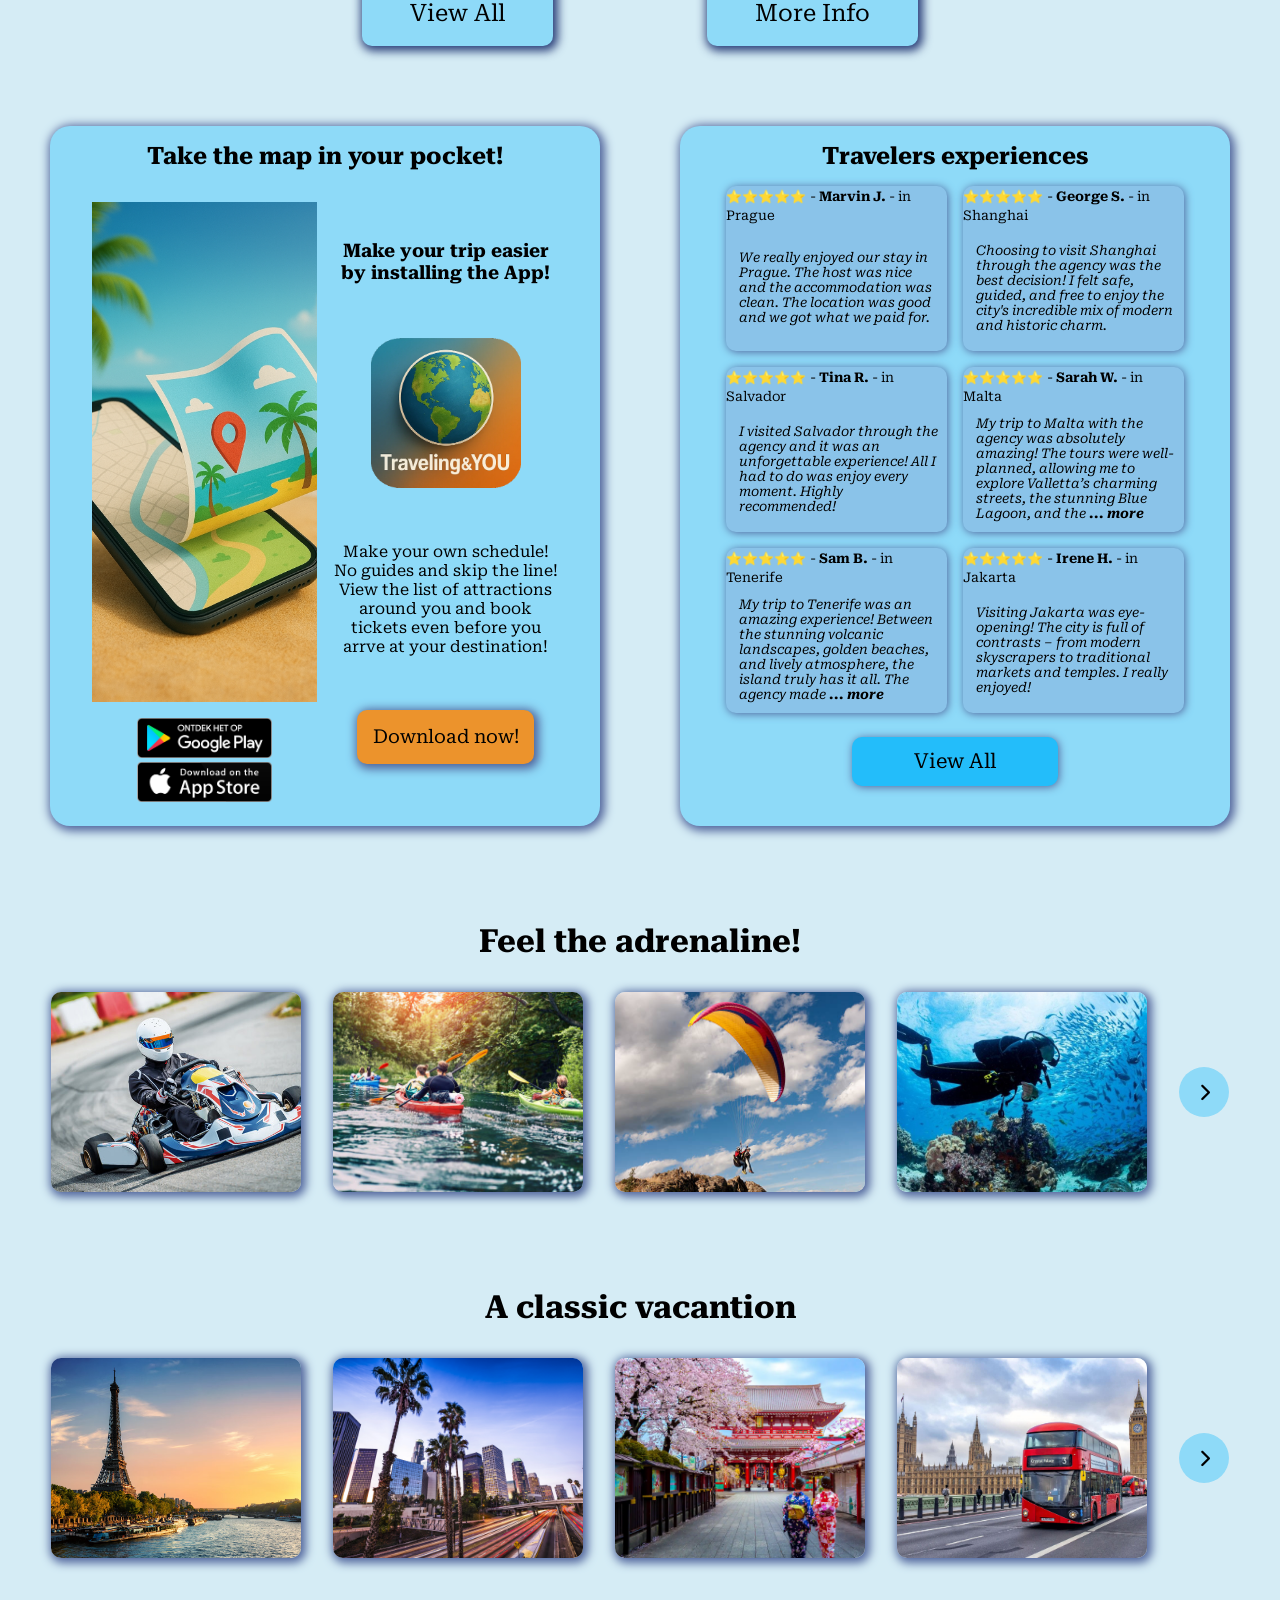
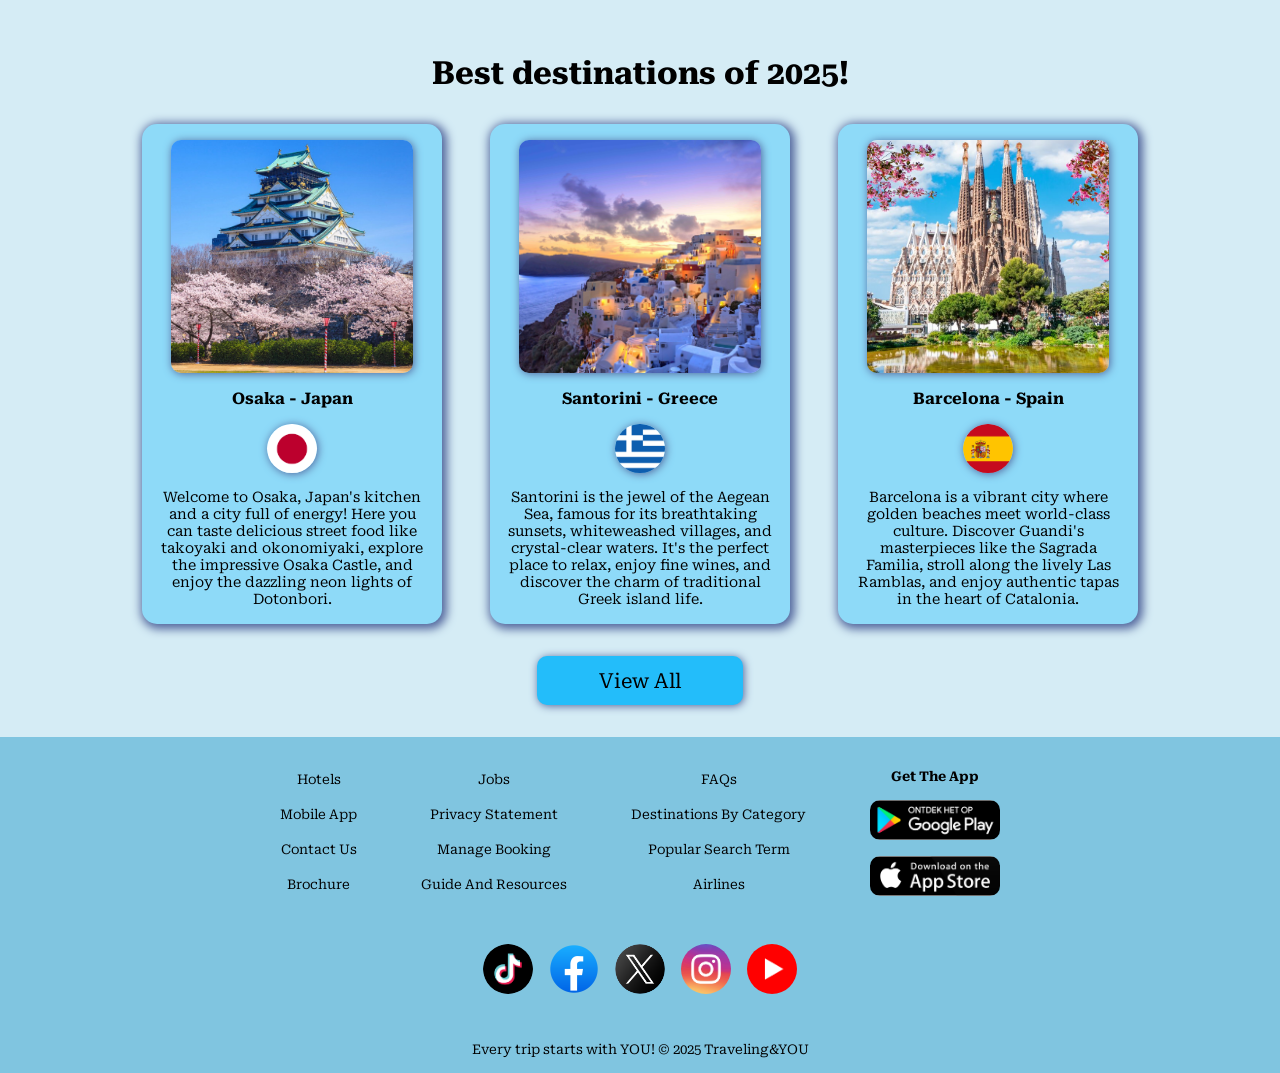
==== commit d937ac85: "Add files via upload" ====
--- a/index.html
+++ b/index.html
@@ -1,116 +1,143 @@
 <!DOCTYPE html>
 <html>
+
+
 <head>
 
     <meta charset="UTF-8" />
-    <meta name="viewport" content="width=device-width, initial-scale=1.0" />
+    <meta name="viewport" content="width=device-width, initial-scale=1.0"/>
     <title>Traveling&YOU</title>
     <link rel="stylesheet" href="https://cdnjs.cloudflare.com/ajax/libs/font-awesome/6.5.0/css/all.min.css" />
     <link rel="preconnect" href="https://fonts.googleapis.com">
     <link rel="preconnect" href="https://fonts.gstatic.com" crossorigin>
     <link href="https://fonts.googleapis.com/css2?family=Edu+VIC+WA+NT+Hand:wght@400..700&family=Roboto+Serif:ital,opsz,wght@0,8..144,100..900;1,8..144,100..900&family=Roboto:ital,wght@0,100..900;1,100..900&display=swap" rel="stylesheet">
-    <link rel="stylesheet" href="Traveling&YOU.css" />
-    <link rel="icon" href="media-test/icon-test.png">
-  
+    <link rel="stylesheet" href="travel.css" />
+
 </head>
 
+
 <body>
+
+
+                          <!--  HEADER  -->
+
+
+<header>
+
+    <div class="head logo">
+        <img src="media/page-logo.png"> 
+        <span>Traveling&YOU</span>
+    </div>
+
+    <div class=" head nav">
+        <button class="nav-btn home">Home</button>
+        <button class="nav-btn about">About Us</button>
+        <button class="nav-btn galery">Galery</button>
+
+        <div class="search-bar">
+            <i class="fa-solid fa-magnifying-glass"></i>
+            <input type="text" placeholder="Choose your destination...">
+        </div>
+    </div>
+
+    <div class=" head autentification">
+        <button class="log">Log In</button>
+        <p class="log">|</p>
+        <button class="log"> Sign In</button>
+        <i class="fa-solid fa-bars more"></i>
+    </div>
+
+</header>
+
+
+    <div class="pagePhoto"></div>
+
+
+    <div class="destination-packs">
+
+        <h1>CHOOSE YOUR PATH, TRAVELER!</h1>
     
-    <header>
-
-        <div class="nav" id="logo">
-            <img src="media/page-logo.png"> 
-            <span>Traveling&YOU</span>
-        </div>
-
-        <div class="nav" id="searchBar">
-            <button class="hidden1">Home</button>
-            <button id="about" class="hidden1">About Us</button>
-            <button class="hidden1">Galery</button>
-
-            <div id="search">
-                <i class="fa-solid fa-magnifying-glass"></i>
-                <input type="text" placeholder="Choose your destination...">
-            </div>
-        </div>
-
-        <div class="nav" id="autentification">
-            <button>Log In</button>
-            <p>|</p>
-            <button> Sign In</button>
-            <i class="fa-solid fa-bars" id="moreBars"></i>
-        </div>
-
-
-    </header>
-
-    <div id="pagePhoto">
-        <img src="media/front-pic.jpg">
-    </div>
-
-
-    <h1 id="firstText">CHOOSE YOUR PATH, TRAVELER!</h1>
-    
-
-    <div class="destinations">
-
-        <div class="culture vacantion"><button>Culture</button></div>
-        <div class="cruise vacantion"><button>Cruise</button></div>
-        <div class="nature vacantion one one1 four"><button> Nature</button></div>
-        <div class="beach vacantion one one1 four"><button>Beach</button></div>
-        <div class="cityBreak vacantion one one1 four"><button>City Break</button></div>
-        <div class="history vacantion one one1 four"><button>History</button></div>
-        <div class="family vacantion three four"><button>Family</button></div>
-        <div class="winter vacantion"><button>Winter</button></div>
-
-    </div>
-
-    <div class="more">
-        <button class="viewAll btn">View All</button>
-        <button class="moreInfo btn">More Info</button>
-    </div>
-
-    <div class="appNreviews">
+
+        <div class="destinations">
+
+            <div class="culture vacantion"><button>Culture</button></div>
+            <div class="cruise vacantion"><button>Cruise</button></div>
+            <div class="nature vacantion"><button> Nature</button></div>
+            <div class="beach vacantion"><button>Beach</button></div>
+            <div class="cityBreak vacantion"><button>City Break</button></div>
+            <div class="history vacantion"><button>History</button></div>
+            <div class="family vacantion"><button>Family</button></div>
+            <div class="winter vacantion"><button>Winter</button></div>
+
+        </div>
+
+        <div class="more-btns">
+            <button class="viewAll btn">View All</button>
+            <button class="moreInfo btn">More Info</button>
+        </div>
+
+    </div>
+
+
+                          <!--  APP INFO & REVIEWS  -->
+
+
+
+    <div class="app-n-reviews">
+
+
+                                  <!--  APP INFO  -->
 
         <div class="app section">
 
-            <div id="appTitle"><h2>Take the map in your pocket!</h2></div>
-
-            <div id="appBoxes">
-                <div id="appPic">
-                    <img src="media/app-img.png">
-                    <div id="store">
+            <div class="appTitle"><h2>Take the map in your pocket!</h2></div>
+
+            <div class="appBox">
+
+                <div class="b box1 hide">
+
+                    <div class="ai-pic"></div>
+
+                    <div class="store">
                         <img src="media/google-play.png">
                         <img src="media/apple-store.png">
                     </div>
-                </div>
-
-                <div id="appText">
+
+                </div>
+
+                <div class="b box2">
                     <h3>Make your trip easier by installing the App!</h3>
-                    <img src="media/app-pic.png">
-                    <P>Make your own schedule! No guides and skip the line! View the list of attractions around you and Book tickets even before you arrve at your destination!</P>
-                    <button>Download now!</button>
-                </div>
-
-            </div>
-
-        </div>
+                    <div class="app-icon"></div>
+                    <P>Make your own schedule! No guides and skip the line! View the list of 
+                        attractions around you and book tickets even before you arrve at your 
+                        destination!</P>
+                    <button class="download-btn">Download now!</button>
+                </div>
+
+            </div>
+            
+
+        </div>
+
+
+                                  <!--  REVIEWS  -->
+
 
         <div class="reviews section">
-            <div id="title"><h2>Travelers experiences</h2></div>
-
-            <div id="comments">
+            <div class="title"><h2>Travelers experiences</h2></div>
+
+            <div class="comments">
 
                 <div class="box">
-                    <div class="rating">⭐⭐⭐⭐⭐ <small>- <b>Marvin J.</b> - in Prague</small></div>
+                    <div class="rating"><span class="stars">⭐⭐⭐⭐⭐</span> <small>- <b>Marvin J.</b> - in Prague</small></div>
                     <div class="user">
                         <div class="user-pic">MJ</div>
                         <small>We really enjoyed our stay in Prague. The host was nice and the accommodation was clean. The location was good and we got what we paid for.</small>
                     </div>
                 </div>
 
-                <div class="box">
-                    <div class="rating">⭐⭐⭐⭐⭐ <small>- <b>George S.</b> - in Shanghai</small></div>
+                <div class="box hide2">
+                    <div class="rating"><span class="stars">⭐⭐⭐⭐⭐</span> <small>- <b>George S.</b> - in Shanghai</small></div>
                     <div class="user">
                         <div class="user-pic">GS</div>
                         <small>Choosing to visit Shanghai through the agency was the best decision! I felt safe, guided, and free to enjoy the city's incredible mix of modern and historic charm.</small>
@@ -118,31 +145,31 @@
                 </div>
 
                 <div class="box">
-                    <div class="rating">⭐⭐⭐⭐⭐ <small>- <b>Tina R.</b> - in Salvador</small></div>
+                    <div class="rating"><span class="stars">⭐⭐⭐⭐⭐</span> <small>- <b>Tina R.</b> - in Salvador</small></div>
                     <div class="user">
                         <div class="user-pic">TR</div>
                         <small>I visited Salvador through the agency and it was an unforgettable experience! All I had to do was enjoy every moment. Highly recommended!</small>
                     </div>
                 </div>
 
-                <div class="box">
-                    <div class="rating">⭐⭐⭐⭐⭐ <small>- <b>Sarah W.</b> - in Malta</small></div>
+                <div class="box ">
+                    <div class="rating"><span class="stars">⭐⭐⭐⭐⭐</span> <small>- <b>Sarah W.</b> - in Malta</small></div>
                     <div class="user">
                         <div class="user-pic">SW</div>
                         <small>My trip to Malta with the agency was absolutely amazing! The tours were well-planned, allowing me to explore Valletta’s charming streets, the stunning Blue Lagoon, and the <b>... more</b></small>
                     </div>
                 </div>
 
-                <div class="box hidden">
-                    <div class="rating">⭐⭐⭐⭐⭐ <small>- <b>Sam B.</b> - in Tenerife</small></div>
+                <div class="box hide">
+                    <div class="rating"><span class="stars">⭐⭐⭐⭐⭐</span> <small>- <b>Sam B.</b> - in Tenerife</small></div>
                     <div class="user">
                         <div class="user-pic">SB</div>
                         <small>My trip to Tenerife was an amazing experience! Between the stunning volcanic landscapes, golden beaches, and lively atmosphere, the island truly has it all. The agency made <b>... more</b></small>
                     </div>
                 </div>
 
-                <div class="box hidden">
-                    <div class="rating">⭐⭐⭐⭐⭐ <small>- <b>Irene H.</b> - in Jakarta</small></div>
+                <div class="box hide">
+                    <div class="rating"><span class="stars">⭐⭐⭐⭐⭐</span> <small>- <b>Irene H.</b> - in Jakarta</small></div>
                     <div class="user">
                         <div class="user-pic">IH</div>
                         <small>Visiting Jakarta was eye-opening! The city is full of contrasts – from modern skyscrapers to traditional markets and temples. I really enjoyed!</small>
@@ -151,113 +178,160 @@
 
             </div>
 
-            <button id="viewallbtn">View All</button>
-        </div>
-
-    </div>
-
-
-    <h1 id="adrenaline">Feel the adrenaline!</h1>
-
-    <div id="activities">
-        <div class="activity carting three"><button>Carting</button></div>
-        <div class="activity kayaking two"><button>Kayaking</button></div>
-        <div class="activity paragliding two"><button>Paragliding</button></div>
-        <div class="activity diving one hidden1"><button>Diving</button></div>
-        <div class="swipe swipeRight"><i class="fa-solid fa-chevron-right"></i></div>
-    </div>
-
-
-    <h1 id="vacantion">A classic vacantion</h1>
-
-    <div id="cityes">
-        <div class="classic paris two"><button>Paris</button></div>
-        <div class="classic la two"><button>Los Angeles</button></div>
-        <div class="classic tokyo two"><button>Tokyo</button></div>
-        <div class="classic london hidden1"><button>London</button></div>
-        <div class="swipe swipeRight"><i class="fa-solid fa-chevron-right"></i></div>
-    </div>
-
-
-    <h1 id="destination">Best destinations of 2024!</h1>
-
-    <div class="best2024">
-        <div class="swipe"><i class="fa-solid fa-chevron-left"></i></div>
-
-        <div class="best osaka">
-            <div class="bestpic bestpicosaka"></div>
-            <h4>Osaka - Japan</h4>
-            <div class="country"><img src="media/japan-flag.png"></div>
-            <p>Welcome to Osaka, Japan's kitchen and a city full of energy! Here you can taste delicious street food like takoyaki and okonomiyaki, explore the impressive Osaka Castle, and enjoy the dazzling neon lights of Dotonbori.</p>
-        </div>
-
-        <div class=" best santorini">
-            <div class="bestpic bestpicsantorini"></div>
-            <h4>Santorini - Greece</h4>
-            <div class="country"><img src="media/greece-flag.png"></div>
-            <p>Santorini is the jewel of the Aegean Sea, famous for its breathtaking sunsets, whiteweashed villages, and crystal-clear waters. It's the perfect place to relax, enjoy fine wines, and discover the charm of traditional Greek island life.</p>
-        </div>
-
-        <div class="best barcelona hidden1">
-            <div class="bestpic bestpicbarcelona"></div>
-            <h4>Barcelona - Spain</h4>
-            <div class="country"><img src="media/spain-flag.png"></div>
-            <p>Barcelona is a vibrant city where golden beaches meet world-class culture. Discover Guandi's masterpieces like the Sagrada Familia, stroll along the lively Las Ramblas, and enjoy authentic tapas in the heart of Catalonia.</p>
-        </div>
-
-        <div class="swipe"><i class="fa-solid fa-chevron-right"></i></div>
-
-    </div>
-
-
+            <button class="viewallbtn">View All</button>
+        </div>
+
+    </div>
+
+
+
+                                  <!-- FEEL THE ADRENALINE -->
 
     
-<footer>
-
-    <div id="links">
-        <div class="link">
-            <a href="#"><small>Hotels</small></a>
-            <a href="#"><small>Mobile App</small></a>
-            <a href="#"><small>Contact Us</small></a>
-            <a href="#"><small>Brochure</small></a>
-        </div>
-
-        <div class="link">
-           <a href="#"><small>Jobs</small></a>
-           <a href="#"><small>Privacy Statement</small></a>
-           <a href="#"><small>Manage Booking</small></a>
-           <a href="#"><small>Guide And Resources</small></a>
-        </div>
-
-        <div class="link">
-            <a href="#"><small>FAQs</small></a>
-            <a href="#"><small>Destinations By Category</small></a>
-            <a href="#"><small>Popular Search Term</small></a>
-            <a href="#"><small>Airlines</small></a>
-        </div>
-
-        <div class="link">
-            <small><b>Get The App</b></small>
-            <img src="media/google-play.png" class="getapp">
-            <img src="media/apple-store.png" class="getapp">
-        </div>
-    </div>
-
-    <div id="socials">
-        <div class="icon tiktok"></div>
-        <div class="icon facebook"></div>
-        <div class="icon x"></div>
-        <div class="icon instagram"></div>
-        <div class="icon youtube"></div>
-    </div>
-
-    <small id="copyright">Every trip starts with YOU! &copy; 2025 Traveling&YOU<small>
+    <div class="adrenaline">
+
+        <h1>Feel the adrenaline!</h1>
+
+        <div class="activities-box">
+
+            <div class="activities">
+                <div class="activity carting"><button class="activity-btn">Carting</button></div>
+                <div class="activity kayaking"><button class="activity-btn">Kayaking</button></div>
+                <div class="activity paragliding"><button class="activity-btn">Paragliding</button></div>
+                <div class="activity diving hide-slide"><button class="activity-btn">Diving</button></div>     
+            </div>
+
+            <i class="fa-solid fa-chevron-right"></i> 
+
+            <button class="viewallbtn">View All</button>
+
+        </div>
+        
+    </div>
+
+
+                                 <!-- CLASSIC VACANTION -->
+
+    
+    <div class="classic">
+
+        <h1>A classic vacantion</h1>
+
+        <div class="cityes-box">
+
+            <div class="cityes">
+                <div class="city paris"><button class="city-btn">Paris</button></div>
+                <div class="city la"><button class="city-btn">Los Angeles</button></div>
+                <div class="city tokyo"><button class="city-btn">Tokyo</button></div>
+                <div class="city london hide-slide"><button class="city-btn">London</button></div>
+            </div>
+
+            <i class="fa-solid fa-chevron-right"></i> 
+
+            <button class="viewallbtn">View All</button>
+
+        </div>
+        
+    </div>
+
+
+
+                                     <!-- BEST DESTINATION -->
+
+
+
+    <div class="best-destination">
+
+        <h1>Best destinations of 2025!</h1>
+
+        <div class="gallery">
+
+            <i class="fa-solid fa-chevron-left"></i>
+
+            <div class="country-grid">
+
+                <div class="best osaka">
+                    <div class="bestpic osaka-pic"></div>
+                    <h4>Osaka - Japan</h4>
+                    <div class="country-flag japan"></div>
+                    <p>Welcome to Osaka, Japan's kitchen and a city full of energy! Here you can taste delicious street food like takoyaki and okonomiyaki, explore the impressive Osaka Castle, and enjoy the dazzling neon lights of Dotonbori.</p>
+                </div>
+
+                <div class=" best santorini">
+                    <div class="bestpic santorini-pic"></div>
+                    <h4>Santorini - Greece</h4>
+                    <div class="country-flag greece"></div>
+                    <p>Santorini is the jewel of the Aegean Sea, famous for its breathtaking sunsets, whiteweashed villages, and crystal-clear waters. It's the perfect place to relax, enjoy fine wines, and discover the charm of traditional Greek island life.</p>
+                </div>
+
+                <div class="best barcelona">
+                    <div class="bestpic barcelona-pic"></div>
+                    <h4>Barcelona - Spain</h4>
+                    <div class="country-flag spain"></div>
+                    <p>Barcelona is a vibrant city where golden beaches meet world-class culture. Discover Guandi's masterpieces like the Sagrada Familia, stroll along the lively Las Ramblas, and enjoy authentic tapas in the heart of Catalonia.</p>
+                </div>
+
+            </div>
+            
+
+            <i class="fa-solid fa-chevron-right"></i>
+
+            <button class="viewallbtn">View All</button>
+
+        </div>
+
+    </div>
+   
+
+
+                                     <!-- FOOTER -->
+
+
+
+    <footer>
+
+        <div class="links">
+            <div class="list">
+                <a href="#"><small>Hotels</small></a>
+                <a href="#"><small>Mobile App</small></a>
+                <a href="#"><small>Contact Us</small></a>
+                <a href="#"><small>Brochure</small></a>
+            </div>
+
+            <div class="list">
+            <a href="#"><small>Jobs</small></a>
+            <a href="#"><small>Privacy Statement</small></a>
+            <a href="#"><small>Manage Booking</small></a>
+            <a href="#"><small>Guide And Resources</small></a>
+            </div>
+
+            <div class="list">
+                <a href="#"><small>FAQs</small></a>
+                <a href="#"><small>Destinations By Category</small></a>
+                <a href="#"><small>Popular Search Term</small></a>
+                <a href="#"><small>Airlines</small></a>
+            </div>
+
+            <div class="list">
+                <small><b>Get The App</b></small>
+                <div class="getapp google-play"></div>
+                <div class="getapp apple-store"></div>
+            </div>
+        </div>
+
+        <div class="socials">
+            <div class="icon tiktok"></div>
+            <div class="icon facebook"></div>
+            <div class="icon x"></div>
+            <div class="icon instagram"></div>
+            <div class="icon youtube"></div>
+        </div>
+
+        <small class="copyright">Every trip starts with YOU! &copy; 2025 Traveling&YOU<small>
 
 </footer>
 
 
-
-
 </body>
 
 </html>
--- a/travel.css
+++ b/travel.css
@@ -0,0 +1,1031 @@
+:root{
+    --bg-color: #d5ecf5;
+    --header-color: #8edaf8;
+    --site-name: #3b56cfd8;
+    --search-bar: #289ae659;
+    --pic-shadow: #51659c;
+    --pic-shadow-hover: #2a3f79;
+    --white-btn: #ffffff8e;
+    --white-btn-hover: #ffffffbb;
+    --btn-active: #86c1f1;
+    --download-btn: #ec932c;
+    --download-btn-hover: #f19f41;
+    --download-btn-active: #dd892a;
+    --footer-color: #80c5e0;
+
+}
+
+*{
+    margin: 0;
+    pad: 0;
+    box-sizing: border-box;
+    font-family: "Roboto Serif", cursive;
+}
+
+body{
+    background-color: var(--bg-color);
+}
+
+
+
+
+            /* HEADER */
+
+
+
+header{
+    width: 100%;
+    height: 70px;
+    background-color: var(--header-color);
+    display: flex;
+    flex-direction: row;
+    justify-content: space-around;
+    padding: 0 1em;
+}
+
+.head{
+    width: fit-content;
+    height: 100%;
+    display: flex;
+    flex-direction: row;
+    justify-content: center;
+    align-items: center;
+    gap: 1em;
+    padding: 0 1em;
+}
+
+
+.logo img{
+    width: 50px;
+    height: auto;
+    cursor: pointer;
+}
+.logo span{
+    font-family: "Edu VIC WA NT Hand", cursive;
+    font-weight: bold;
+    font-size: 1.2rem;
+    color: var(--site-name);
+    cursor: pointer;
+}
+
+
+
+.search-bar{
+    display: flex;
+    justify-content: start;
+    align-items: center;
+    flex-direction: row;
+    gap: 1em;
+    border-radius: 25px;
+    padding-left: 1em;
+    background-color: var(--search-bar);
+    height: 40px;
+    width: 300px;
+}
+.search-bar input{
+    border: none;
+    outline: none;
+    background-color: transparent;
+    height: 100%;
+    width: 100%;
+}
+.search-bar input::placeholder{
+    font-style: italic;
+    color: black;
+}
+
+
+.nav-btn, .autentification button{
+    font-size: 1rem;
+    padding: 1em;
+    background-color: transparent;
+    font-weight: 500;
+    border: none;
+    cursor: pointer;
+    border-radius: 10px; 
+    white-space: nowrap;
+}
+.autentification p{
+    color: white;
+    font-size: 2em;
+}
+.nav-btn:hover, 
+.autentification button:hover, 
+.more:hover{
+    background-color: var(--search-bar);
+    font-weight: bold;
+}
+.more{
+    display: none;
+    cursor: pointer;
+    margin-left: 0.3em;
+    padding: 0.7em;
+    border-radius: 10px;
+}
+
+
+            /* HEAD-PICTURE */
+
+.pagePhoto{
+    width: 100%;
+    height: 50vh;
+    background-image: url(media/front-pic.jpg);
+    background-size: cover;
+    background-position: center;
+}
+
+
+            /* DESTINATIONS */
+
+
+.destination-packs{
+    width: 100%;
+    height: fit-content;
+    display: flex;
+    flex-direction: column;
+    justify-content: center;
+    align-items: center;
+    margin-top: 5em;
+    padding: 0 1em;
+    gap: 2em;
+}
+
+.destination-packs h1{
+    text-align: center;
+}
+
+.destinations{
+    display: flex;
+    flex-wrap: wrap;
+    gap: 3em;
+    justify-content: center;
+    align-items: center;
+    width: 80%;
+}
+.vacantion{
+    display: flex;
+    justify-content: center;
+    align-items: center;
+    flex-direction: column;
+    border-radius: 20px;
+    background-position: center;
+    background-size: cover;
+    width: 300px;
+    height: 250px;
+    box-shadow: 2px 2px 10px 3px var(--pic-shadow);
+    cursor: pointer;
+    font-size: 2em;
+}
+.culture{
+    background-image: url(media/culture.jpg);
+}
+.cruise{
+    background-image: url(media/cruise.png);
+}
+.nature{
+    background-image: url(media/nature.jpg);
+}
+.beach{
+    background-image: url(media/beach.jpg);
+}
+.cityBreak{
+    background-image: url(media/city-break.png);
+}
+.history{
+    background-image: url(media/history.png);
+}
+.family{
+    background-image: url(media/family.jpg);
+}
+.winter{
+    background-image: url(media/winter.png);
+}
+
+.vacantion:hover,
+.activity:hover,
+.city:hover,
+.best:hover{
+    box-shadow: 2px 3px 10px 3px var(--pic-shadow-hover);
+}
+
+.vacantion button, 
+.activity-btn,
+.city-btn{
+    font-size: 1.5rem;
+    border: none;
+    border-radius: 10px;
+    padding: 0.4em;
+    cursor: pointer;
+    background-color: var(--white-btn);
+}
+.destinations button:hover, 
+.activity-btn:hover,
+.city-btn:hover{
+    background-color: var(--white-btn-hover);
+    box-shadow: 2px 3px 10px 3px var(--pic-shadow-hover);
+}
+
+
+.more-btns{
+    width: 80%;
+    height: fit-content;
+    margin-top: 2em;
+    display: flex;
+    flex-direction: row;
+    justify-content: space-around;
+    align-items: center;
+    padding: 0 9em;
+}
+.btn{
+    cursor: pointer;
+    font-size: 1.5rem;
+    border: none;
+    border-radius: 10px;
+    padding: 0.8em 2em;
+    background-color: var(--header-color);
+    box-shadow: 2px 2px 10px 3px var(--pic-shadow-hover);
+}
+
+.btn:hover, 
+.viewallbtn:hover{
+    background-color: var(--search-bar);
+    font-weight: 500;
+}
+.btn:active,
+.viewallbtn:active{
+    background-color: var(--btn-active);
+}
+
+
+
+
+            /*  APP INFO & REVIEWS */
+
+
+
+.app-n-reviews{
+    margin-bottom: 4em;
+    width: 100%;
+    height: fit-content;
+    margin-top: 5em;
+    display: grid;
+    grid-template-columns: repeat(2, 700px);
+    grid-template-rows: 700px;
+    justify-content: center;
+    gap: 5em;
+}
+.section{
+    width: 100%;
+    height: 100%;
+    background-color: var(--header-color);
+    box-shadow: 2px 2px 10px 3px var(--pic-shadow);
+    border-radius: 20px;
+    display: flex;
+    flex-direction: column;
+    align-items: center;
+    padding: 1em;
+}
+
+            /*  APP INFO  */
+
+.appBox{
+    height: 100%;
+    width: 90%;
+    margin: 1em;
+    display: flex;
+    flex-direction: row;
+    justify-content: space-evenly;
+    gap: 1em;
+}
+.b{
+    height: 100%;
+    width: 50%;
+    text-align: center;
+    display: flex;
+    flex-direction: column;
+    justify-content: space-evenly;
+    align-items: center;
+    padding: 1em 0;
+    gap: 1em;
+}
+.ai-pic{
+    width: 100%;
+    height: 500px;
+    background-image: url(media/ai-pic.png);
+    background-size: cover;
+    background-position: center;
+}
+.store{
+    width: 100%;
+    height: 40px;
+    display: flex;
+    flex-direction: row;
+    justify-content: space-between;
+    align-items: center;
+}
+.store img{
+    height: 100%;
+    width: auto;
+    cursor: pointer;
+}
+.app-icon{
+    background-position: center;
+    background-size: cover;
+    background-image: url(media/app-pic.png);
+    width: 200px;
+    height: 200px;
+    cursor: pointer;
+}
+.download-btn{
+    font-size: 1.2rem;
+    border: none;
+    cursor: pointer;
+    border-radius: 10px;
+    padding: 0.8em;
+    background-color: var(--download-btn);
+    box-shadow: 2px 2px 10px 3px var(--pic-shadow);
+}
+.download-btn:hover{
+    background-color: var(--download-btn-hover);
+    font-weight: 500;
+}
+.download-btn:active{
+    background-color: var(--download-btn-active);
+}
+
+
+            /*   REVIEWS   */
+
+
+.reviews{
+    gap: 1em;
+}
+.comments{
+    display: grid;
+    grid-template-columns: repeat(2, 45%);
+    grid-template-rows: repeat(3, 165px);
+    justify-content: center;
+    gap: 1em;
+    width: 95%;
+    height: 80%;
+}
+.box{
+    display: flex;
+    justify-content: center;
+    align-items: center;
+    flex-direction: column;
+    height: 100%;
+    width: 100%;
+    background-color: #8ac3e9;
+    box-shadow: 1px 1px 8px #51659c;
+    border-radius: 10px;
+}
+.user{
+    display: flex;
+    flex-direction: row;
+    justify-content: center;
+    align-items: center;
+    width: 100%;
+    height: 80%;
+}
+.user-pic{
+    width: 45px;
+    height: 45px;
+    margin-left: 0.3em;
+    border: 1px solid #5f5f5f;
+    border-radius: 50%;
+    display: flex;
+    justify-content: center;
+    align-items: center;
+    background-color: #cccccc;
+    color: #505050;
+    font-weight: 500;
+    cursor: pointer;
+}
+.small b{
+    cursor: pointer;
+}
+.user small{
+    height: auto;
+    width: 14rem;
+    margin-left: 1em;
+    font-style: italic;
+}
+.viewallbtn{
+    font-size: 1.3rem;
+    border: none;
+    cursor: pointer;
+    border-radius: 10px;
+    padding: 0.6em 3em;
+    background-color: #23bdfa;
+    box-shadow: 1px 1px 8px #51659c;
+}
+.user small{
+    padding-right: 0.5em;
+}
+
+
+
+                        /*  FEEL THE ADRENALINE   */
+                                 /*  &   */
+                        /*  CLASSIC VACANTION   */
+
+.adrenaline,
+.classic{
+    width: 100%;
+    height: fit-content;
+    display: flex;
+    flex-direction: column;
+    justify-content: center;
+    align-items: center;
+    margin: 6em 0;
+    gap: 2em;
+}
+.activities-box,
+.cityes-box{
+    display: flex;
+    flex-direction: row;
+    justify-content: center;
+    align-items: center;
+    width: fit-content;
+    gap: 2em;
+}
+.activities-box button,
+.cityes-box button{
+    display: none;
+}
+.activities,
+.cityes{
+    display: grid;
+    grid-template-columns: repeat(4, 300px);
+    grid-template-rows: 220px;
+    gap: 3em;
+}
+.activity,
+.city{
+    border-radius: 10px;
+    background-position: center;
+    background-size: cover;
+    display: flex;
+    justify-content: center;
+    align-items: center;
+    box-shadow: 2px 2px 10px 3px var(--pic-shadow);
+    cursor: pointer;
+}
+.carting{
+    background-image: url(media/carting.jpg);
+}
+.kayaking{
+    background-image: url(media/canoe.jpg);
+}
+.paragliding{
+    background-image: url(media/paragliding.jpg);
+}
+.diving{
+    background-image: url(media/diving.jpg);
+}
+.paris{
+    background-image: url(media/classic-paris.jpg);
+}
+.la{
+    background-image: url(media/classic-la.png);
+}
+.tokyo{
+    background-image: url(media/classic-tokyo.png);
+}
+.london{
+    background-image: url(media/classic-london.jpg);
+}
+.activities-box i,
+.cityes-box i,
+.gallery i{
+    background-color: var(--header-color);
+    border-radius: 50%;
+    padding: 1em;
+    display: flex;
+    justify-content: center;
+    align-items: center;
+    width: 50px;
+    height: 50px;
+    font-size: 1.1rem;
+    cursor: pointer;
+}
+.activities-box i:hover,
+.cityes-box i:hover,
+.gallery i:hover{
+    background-color: var(--search-bar);
+    box-shadow: 1px 1px 8px var(--pic-shadow-hover);
+}
+.activities-box i:active,
+.cityes-box i:active,
+.gallery i:active{
+    background-color: var(--btn-active);
+}
+
+
+
+                        /*   BEST DESTINATION   */
+
+
+
+.best-destination{
+    display: flex;
+    flex-direction: column;
+    justify-content: center;
+    align-items: center;
+}
+.gallery{
+    display: flex;
+    flex-direction: row;
+    justify-content: center;
+    align-items: center;
+    gap: 2em;
+    margin: 2em 0;
+    width: fit-content;
+    height: fit-content;
+}
+.country-grid{
+    display: grid;
+    grid-template-columns: repeat(3, 370px);
+    grid-template-rows: 550px;
+    gap: 3em;
+}
+.best{
+    display: flex;
+    flex-direction: column;
+    justify-content: center;
+    align-items: center;
+    text-align: center;
+    background-color: var(--header-color);
+    border-radius: 15px;
+    gap: 1em;
+    padding: 1em;
+    cursor: pointer;
+    box-shadow: 2px 2px 10px 3px var(--pic-shadow);
+}
+.bestpic{
+    width: 80%;
+    height: 60%;
+    background-position: center;
+    background-size: cover;
+    box-shadow: 1px 1px 8px var(--pic-shadow);
+    border-radius: 10px;
+}
+.country-flag{
+    border-radius: 50%;
+    width: 60px;
+    height: 60px;
+    background-position: center;
+    background-size: cover;
+    box-shadow: 1px 1px 8px var(--pic-shadow);
+}
+.osaka-pic{
+    background-image: url(media/best-osaka.jpg);
+}
+.santorini-pic{
+    background-image: url(media/best-santorini.jpg);
+}
+.barcelona-pic{
+    background-image: url(media/best-barcelona.jpg);
+}
+.japan{
+    background-image: url(media/japan-flag.png);
+}
+.greece{
+    background-image: url(media/greece-flag.png);
+}
+.spain{
+    background-image: url(media/spain-flag.png);
+}
+.gallery button{
+    display: none;
+}
+
+
+
+
+                        /*   FOOTER   */
+
+
+footer{
+    background-color: var(--footer-color);
+    display: flex;
+    flex-direction: column;
+    justify-content: center;
+    align-items: center;
+    height: fit-content;
+    gap: 3em;
+    padding: 2em 0 1em;
+    text-align: center;
+}
+.links{
+    display: flex;
+    flex-direction: row;
+    gap: 4em;
+}
+.list{
+    display: flex;
+    flex-direction: column;
+    gap: 1em;
+}
+.list a{
+    text-decoration: none;
+    color: black;
+}
+.list a:hover{
+    text-decoration: underline;
+}
+.getapp{
+    width: 130px;
+    height: 40px;
+    background-position: center;
+    background-size: cover;
+    cursor: pointer;
+    border-radius: 10px;
+}
+.apple-store{
+    background-image: url(media/apple-store.png);    
+}
+.google-play{
+    background-image: url(media/google-play.png);
+}
+.socials{
+    width: fit-content;
+    height: auto;
+    display: flex;
+    flex-direction: row;
+    gap: 1em;
+}
+.icon{
+    border-radius: 50%;
+    height: 50px;
+    width: 50px;
+    background-position: center;
+    background-size: cover;
+    cursor: pointer;
+}
+.tiktok{
+    background-image: url(media/tiktok.png);
+}
+.facebook{
+    background-image: url(media/facebook.png);
+}
+.x{
+    background-image: url(media/X.png);
+}
+.instagram{
+    background-image: url(media/instagram.png);
+}
+.youtube{
+    background-image: url(media/youtube.png);
+}
+
+
+
+                        /*   PAGE-SIZING   */
+
+
+
+
+@media (max-width: 1500px){
+    .app-n-reviews{
+        grid-template-columns: repeat(2, 550px);
+        grid-template-rows: 700px;
+    }
+    .comments{
+        display: grid;
+        grid-template-columns: repeat(2, 45%);
+        grid-template-rows: repeat(3, 165px);
+    }
+    .user-pic{
+        display: none;
+    }
+    .stars{
+        font-size: 0.8em;
+    }
+    .app-icon{
+        width: 150px;
+        height: 150px;
+    }
+    .store{
+        width: 100%;
+        height: auto;
+        display: flex;
+        flex-direction: column;
+        gap: 0.2em;
+    }
+    .store img{
+        height: 40px;
+        width: auto;
+        cursor: pointer;
+    }
+}
+@media (max-width: 1440px){
+    .activities,
+    .cityes{
+        grid-template-columns: repeat(4, 250px);
+        grid-template-rows: 200px;
+        gap: 2em;
+    }
+    .country-grid{
+        grid-template-columns: repeat(3, 300px);
+        grid-template-rows: 500px;
+    }
+    .best p{
+        font-size: 0.9em;
+    }
+    .bestpic{
+        width: 90%;
+        height: 50%;
+    }
+    .country-flag{
+        width: 50px;
+        height: 50px;
+    }
+    .gallery i{
+        display: none;
+    }
+    .gallery button{
+        display: block;
+    }
+    .gallery{
+        flex-direction: column;
+    }
+}
+@media (max-width: 1190px){
+    .app-n-reviews{
+        grid-template-columns: repeat(2, 500px);
+        grid-template-rows: 500px;
+        gap: 2em;
+    }
+    .hide{
+        display: none;
+    }
+    .box2{
+        width: 100%;
+    }
+    .comments{
+        grid-template-rows: repeat(2, 165px);
+    }
+    .activities,
+    .cityes{
+        grid-template-columns: repeat(4, 200px);
+        grid-template-rows: 150px;
+        gap: 2em;
+    }
+    .activity-btn,
+    .city-btn{
+        font-size: 1.2rem;
+    }
+    .adrenaline h1,
+    .classic h1{
+        font-size: 1.7rem;
+    }
+    .activities-box i,
+    .cityes-box i{
+        width: 40px;
+        height: 40px;
+    }
+}
+@media (max-width: 1155px){
+    .search-bar{
+        display: none;
+    }
+    .more{
+        display: flex;
+    }
+    header{
+        padding: 0;
+    }
+}
+@media (max-width: 1024px){
+    .more-btns{
+        padding: 0;
+    }
+    .app-n-reviews{
+        grid-template-columns: 600px;
+        grid-template-rows: repeat(2, 700px);
+        gap: 4em;
+    }
+    .app-icon{
+        width: 200px;
+        height: 200px;
+    }
+    .box2 h3{
+        font-size: 1.4rem;
+    }
+    .box2 p{
+        font-size: 1.1rem;
+    }
+    .box{
+        display: block;
+    }
+    .activities,
+    .cityes{
+        grid-template-columns: repeat(3, 200px);
+        grid-template-rows: 150px;
+        gap: 2em;
+    }
+    .hide-slide{
+        display: none;
+    }
+    .country-grid{
+        grid-template-columns: 500px;
+        grid-template-rows: repeat(3, 200px);
+        gap: 2em;
+    }
+    .best{
+        flex-direction: row;
+    }
+    .best h4,
+    .country-flag{
+        display: none;
+    }
+    .bestpic{
+        width: 50%;
+        height: 90%;
+    }
+    .best p{
+        width: 40%;
+    }
+}
+@media (max-width: 880px){
+    .nav{
+        display: none;
+    }
+    header{
+        justify-content: space-between;
+    }
+    .destinations{
+        display: grid;
+        width: 100%;
+        max-width: 650px;
+        gap: 2.5em;
+        grid-template-columns: repeat(auto-fit, minmax(200px, 1fr));
+    }
+    .vacantion{
+        width: 100%;
+    }
+    .btn{
+        font-size: 1.2rem;
+    }
+}
+@media (max-width: 768px){
+    .activities,
+    .cityes{
+        grid-template-columns: repeat(2, 200px);
+        grid-template-rows: repeat(2, 150px);
+        gap: 2em;
+    }
+    .hide-slide{
+        display: flex;
+    }
+    .activities-box button,
+    .cityes-box button{
+        display: flex;
+    }
+    .activities-box i,
+    .cityes-box i{
+        display: none;
+    }
+    .activities-box,
+    .cityes-box{
+        flex-direction: column;
+    }
+    .links{
+        display: grid;
+        grid-template-columns: repeat(2, 150px);
+        grid-template-rows: repeat(2, 150px);
+        gap: 1.5em;
+    }
+}
+@media (max-width: 600px){
+    .app-n-reviews{
+        grid-template-columns: 420px;
+        grid-template-rows: repeat(2, 550px);
+        gap: 4em;
+    }
+    .hide{
+        display: none;
+    }
+    .comments{
+
+        grid-template-columns: repeat(2, 45%);
+        grid-template-rows: repeat(3, 200px);
+
+    }
+}
+@media (max-width: 555px){
+    .log{
+        display: none;
+    }
+    .destinations{
+        width: 90%;
+        grid-template-columns: repeat(2, 1fr);
+        grid-template-rows: repeat(4, 200px);
+        gap: 2em;
+    }
+    .vacantion{
+        height: 100%;
+    }
+    .more-btns{
+        flex-wrap: wrap;
+        gap: 2em;
+
+    }
+    .vacantion button{
+        font-size: 1.2rem;
+    }
+    .country-grid{
+        grid-template-columns: 300px;
+        grid-template-rows: repeat(3, 300px);
+        gap: 2em;
+    }
+    .best p{
+        display: none;
+    }
+    .best h4{
+        display: block;
+    }
+    .best{
+        flex-direction: column;
+    }
+    .bestpic{
+        width: 90%;
+    }
+    .best-destination h1{
+        font-size: 1.6rem;
+        text-align: center;
+    }
+}
+@media (max-width: 425px){
+    .logo img{
+        width: 40px;
+    }
+    .logo span{
+        font-size: 1rem;
+    }
+    .destinations{
+        grid-template-rows: repeat(4, 180px);
+    }
+    .app-n-reviews{
+        grid-template-columns: 300px;
+        grid-template-rows: repeat(2, 550px);
+    }
+    .app-icon{
+        width: 150px;
+        height: 150px;
+    }
+    .box2 h3{
+        font-size: 1.2rem;
+    }
+    .box2 p{
+        font-size: 1rem;
+    }
+    .download-btn{
+        font-size: 1.1rem;
+        padding: 0.8em;
+    }
+    .section{
+        text-align: center;
+    }
+    .hide2{
+        display: none;
+    }
+    .comments{
+        display: grid;
+        grid-template-columns: 1fr;
+        grid-template-rows: repeat(3, 130px);
+    }
+    .reviews button{
+        font-size: 1rem;
+        margin-top: 0.5em;
+    }
+    .activities,
+    .cityes{
+        grid-template-columns: repeat(2, 120px);
+        grid-template-rows: repeat(2, 100px);
+    }
+    .activities-box button,
+    .cityes-box button{
+        font-size: 1rem;
+    }
+    .country-grid{
+        grid-template-columns: 280px;
+        grid-template-rows: repeat(3, 280px);
+        gap: 2em;
+    }
+    .links{
+        display: grid;
+        grid-template-columns: repeat(2, 130px);
+        grid-template-rows: repeat(2, 170px);
+    }
+    .icon{
+        width: 40px;
+        height: 40px;
+    }
+    .getapp{
+        width: 120px;
+        height: 35px;
+    }
+}
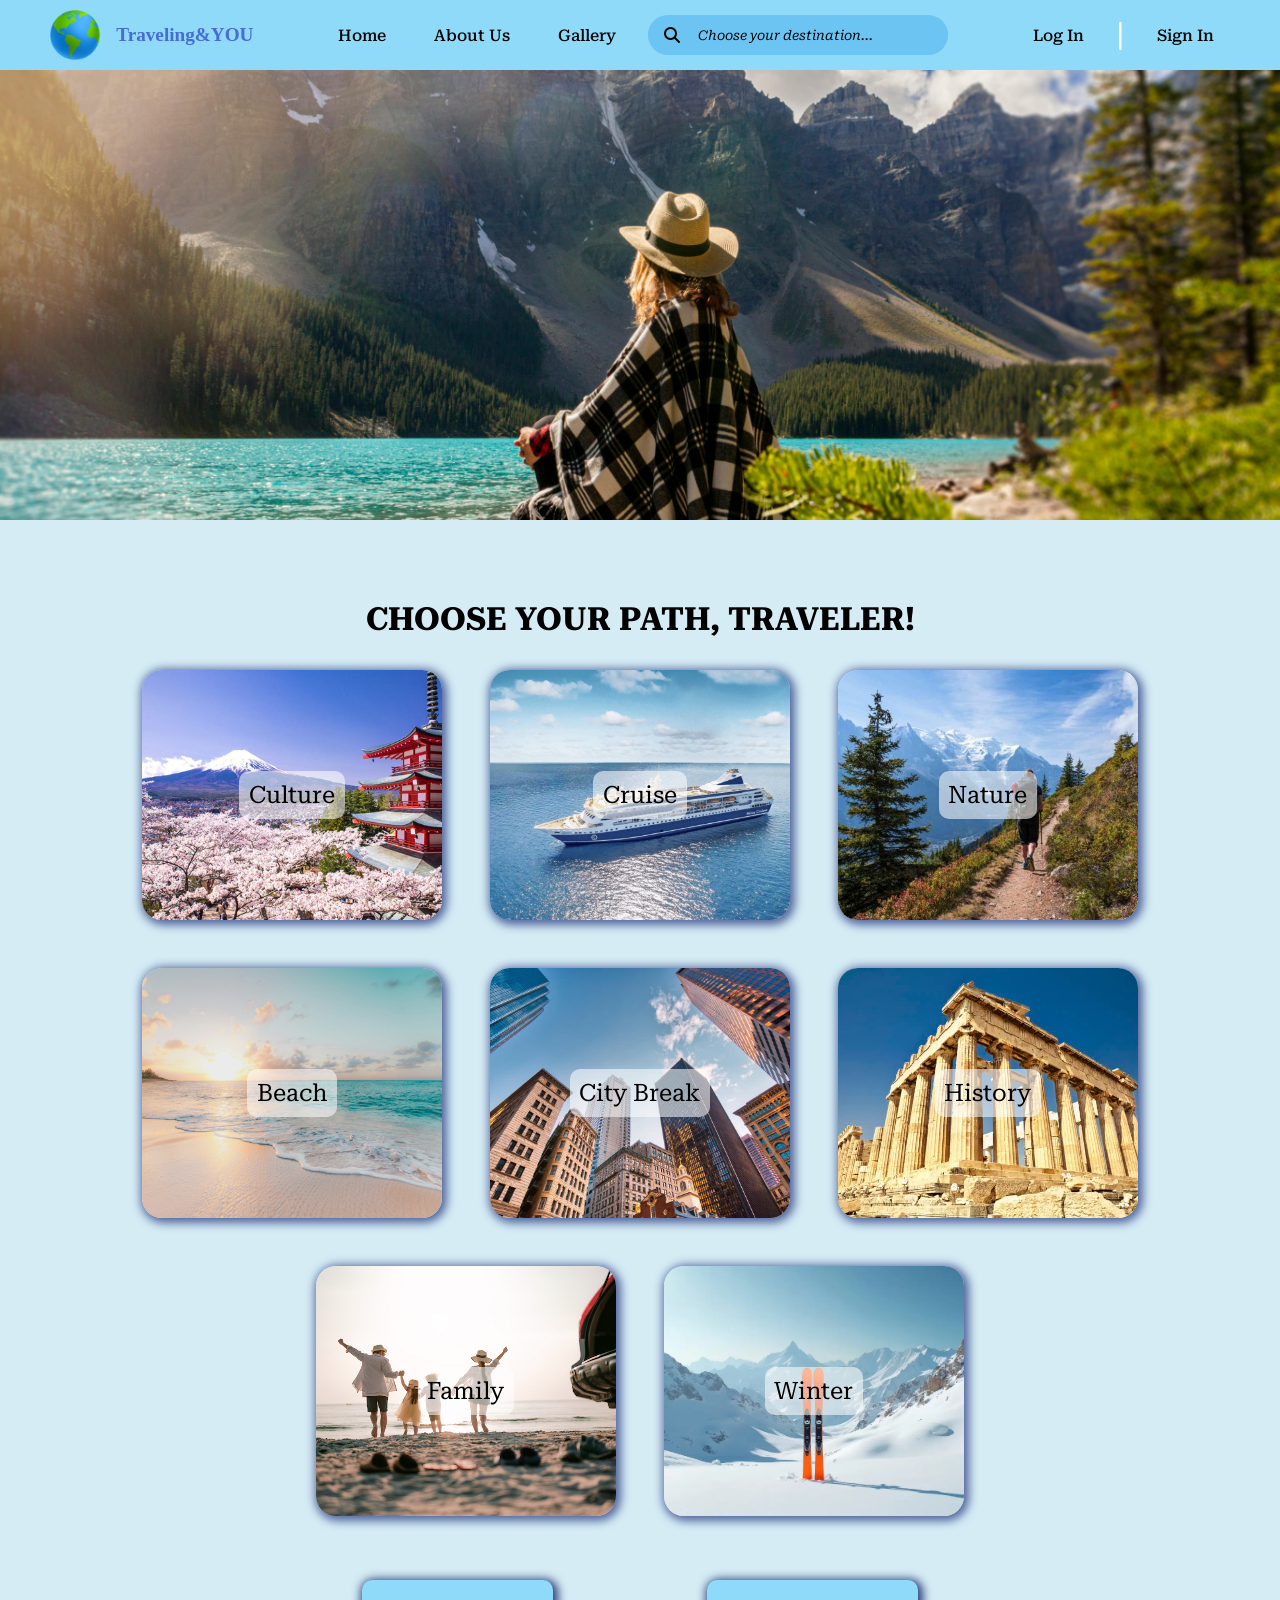
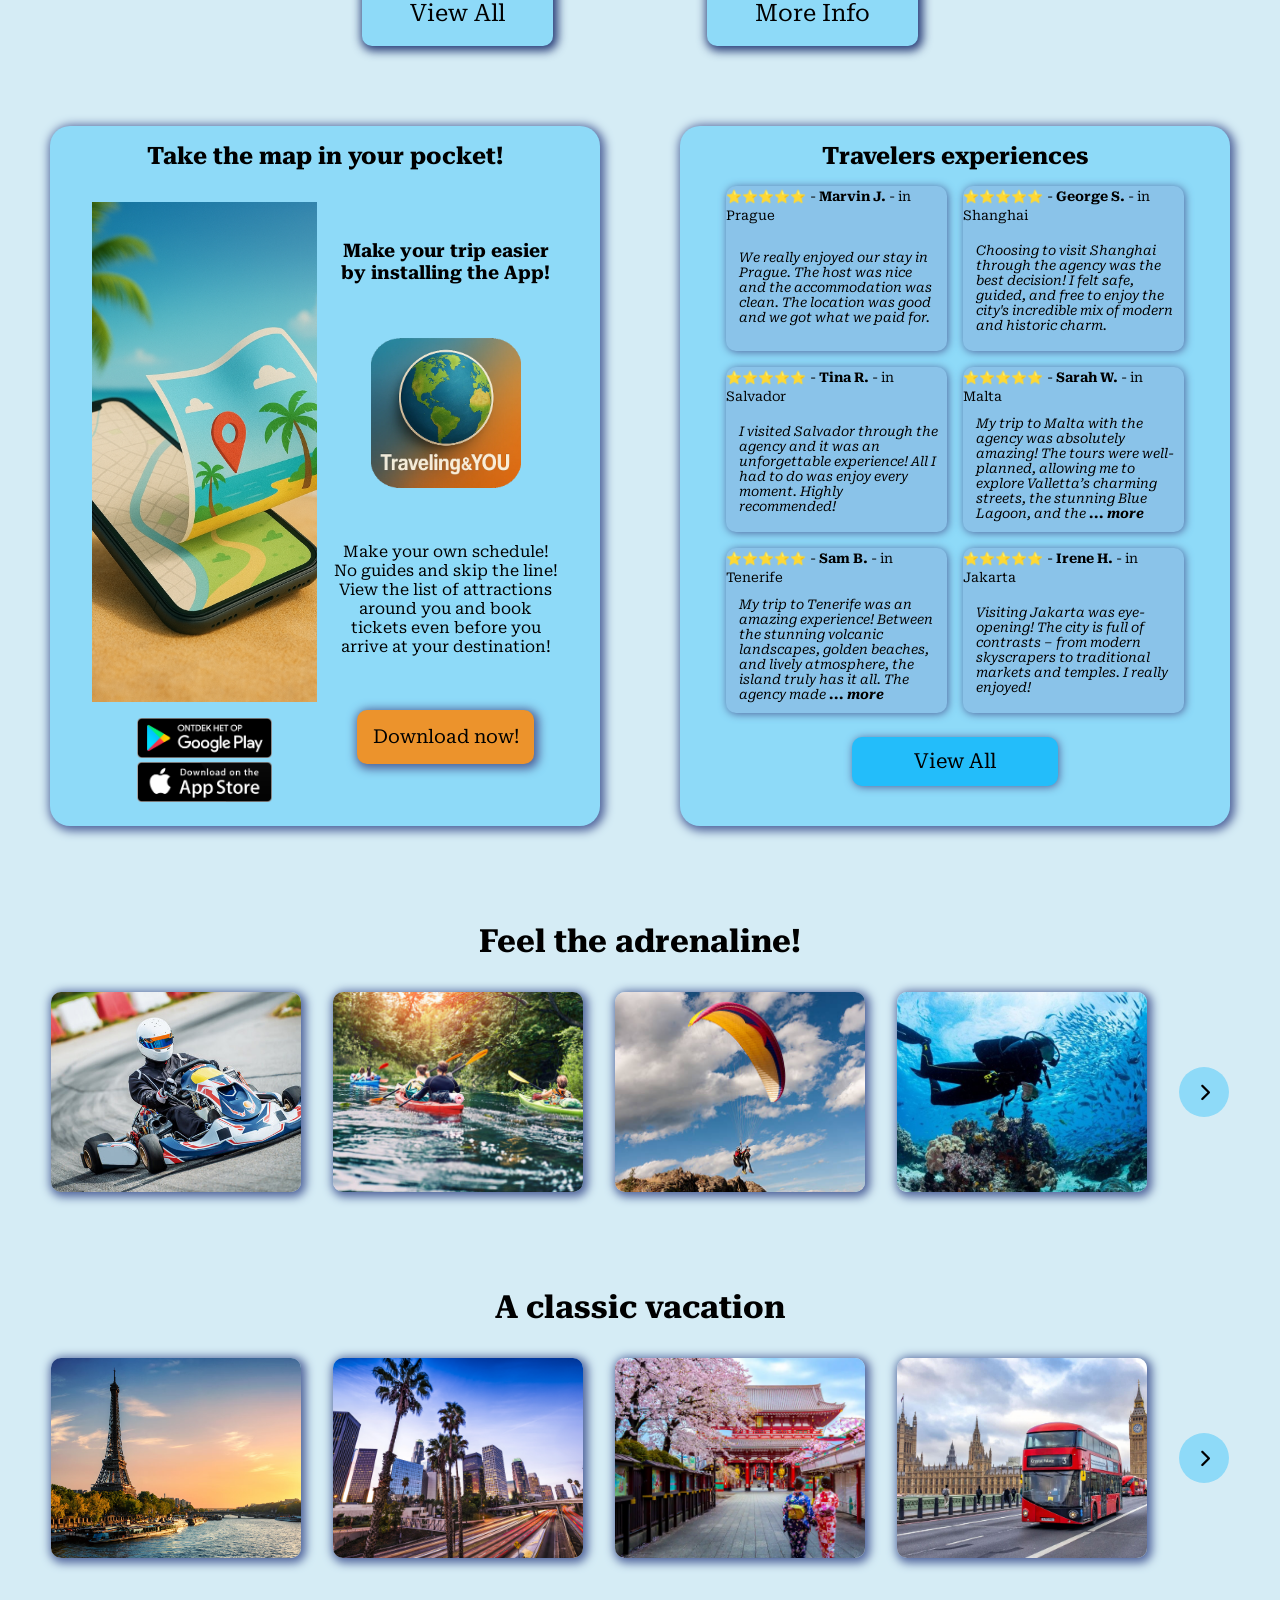
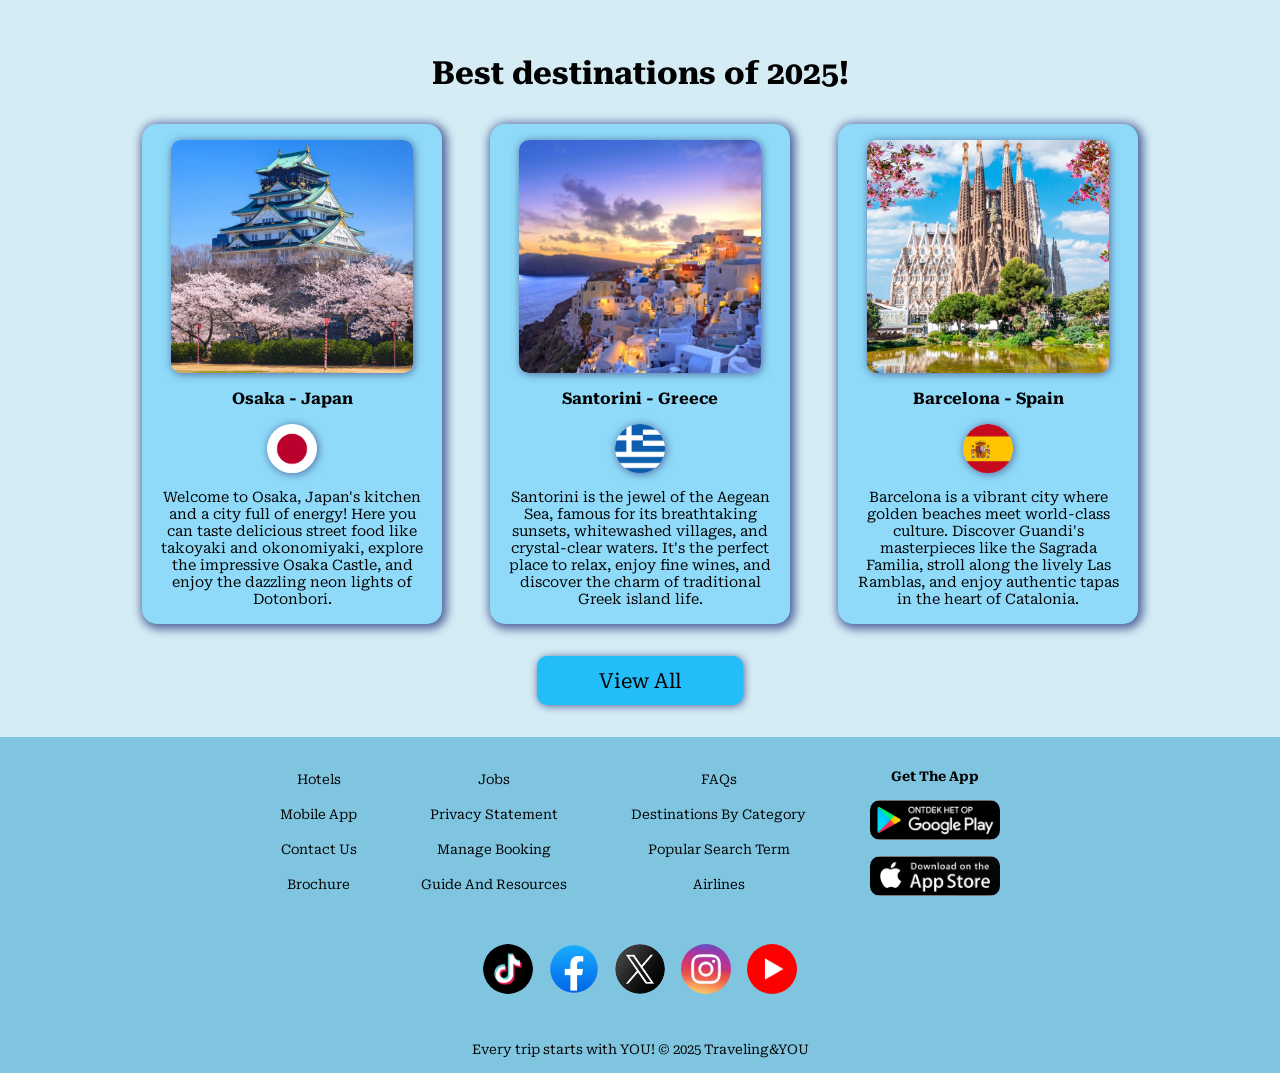
==== commit f9218e87: "Update index.html" ====
--- a/index.html
+++ b/index.html
@@ -32,7 +32,7 @@
     <div class=" head nav">
         <button class="nav-btn home">Home</button>
         <button class="nav-btn about">About Us</button>
-        <button class="nav-btn galery">Galery</button>
+        <button class="nav-btn galery">Gallery</button>
 
         <div class="search-bar">
             <i class="fa-solid fa-magnifying-glass"></i>
@@ -109,7 +109,7 @@
                     <h3>Make your trip easier by installing the App!</h3>
                     <div class="app-icon"></div>
                     <P>Make your own schedule! No guides and skip the line! View the list of 
-                        attractions around you and book tickets even before you arrve at your 
+                        attractions around you and book tickets even before you arrive at your 
                         destination!</P>
                     <button class="download-btn">Download now!</button>
                 </div>
@@ -215,7 +215,7 @@
     
     <div class="classic">
 
-        <h1>A classic vacantion</h1>
+        <h1>A classic vacation</h1>
 
         <div class="cityes-box">
 
@@ -261,7 +261,7 @@
                     <div class="bestpic santorini-pic"></div>
                     <h4>Santorini - Greece</h4>
                     <div class="country-flag greece"></div>
-                    <p>Santorini is the jewel of the Aegean Sea, famous for its breathtaking sunsets, whiteweashed villages, and crystal-clear waters. It's the perfect place to relax, enjoy fine wines, and discover the charm of traditional Greek island life.</p>
+                    <p>Santorini is the jewel of the Aegean Sea, famous for its breathtaking sunsets, whitewashed villages, and crystal-clear waters. It's the perfect place to relax, enjoy fine wines, and discover the charm of traditional Greek island life.</p>
                 </div>
 
                 <div class="best barcelona">
@@ -334,4 +334,4 @@
 
 </body>
 
-</html>+</html>
